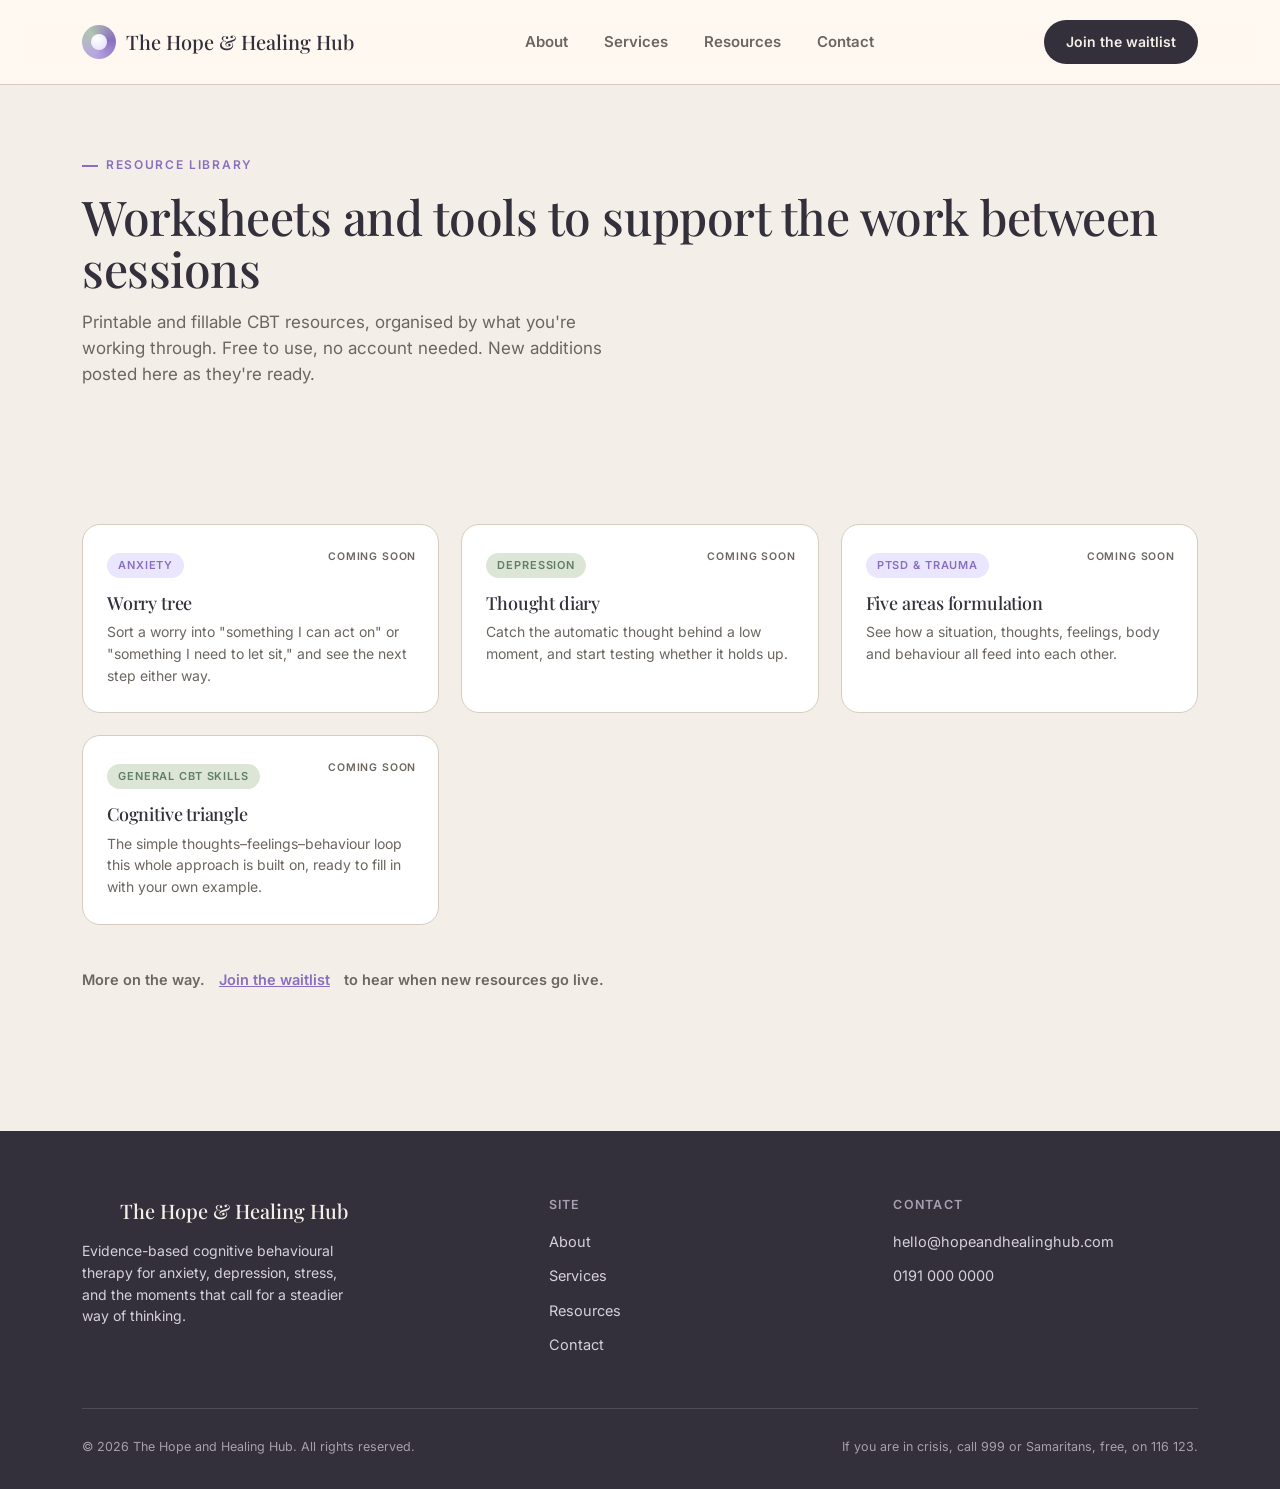
==== resources/index.html @ ad0cd7b6 "Add dedicated Contact page with interactive steps and FAQ; update nav site-wide; remove all em-dashe" ====
<!DOCTYPE html>
<html lang="en">
<head>
<meta charset="UTF-8">
<meta name="viewport" content="width=device-width, initial-scale=1.0">
<title>Resources: The Hope and Healing Hub</title>
<meta name="description" content="Printable and fillable CBT worksheets, formulations and psychoeducation from The Hope and Healing Hub, free to use, no account needed.">
<link rel="preconnect" href="https://fonts.googleapis.com">
<link rel="preconnect" href="https://fonts.gstatic.com" crossorigin>
<link href="https://fonts.googleapis.com/css2?family=Playfair+Display:wght@400;500;600&family=Inter:wght@300;400;500;600;700&display=swap" rel="stylesheet">
<link rel="stylesheet" href="../assets/style.css">
</head>
<body>

<header>
  <div class="nav">
    <a href="../index.html#top" class="logo"><span class="mark" aria-hidden="true"></span> The Hope &amp; Healing Hub</a>
    <nav class="links" aria-label="Primary">
      <a href="../about.html">About</a>
      <a href="../index.html#services">Services</a>
      <a href="index.html">Resources</a>
      <a href="../contact.html">Contact</a>
    </nav>
    <a href="../contact.html" class="nav-cta">Join the waitlist</a>
  </div>
</header>

<main id="top">

  <section class="page-hero">
    <div class="wrap">
      <span class="eyebrow">Resource library</span>
      <h1>Worksheets and tools to support the work between sessions</h1>
      <p class="lead">Printable and fillable CBT resources, organised by what you're working through. Free to use, no account needed. New additions posted here as they're ready.</p>
    </div>
  </section>

  <section class="services">
    <div class="wrap">
      <div class="archive-grid">

        <!-- ===== EXAMPLE ENTRY: remove "Coming soon" and link to the real post once it exists ===== -->
        <a href="template-post.html" class="resource-card" style="display:block; text-decoration:none;">
          <span class="resource-soon">Coming soon</span>
          <span class="resource-tag">Anxiety</span>
          <h3>Worry tree</h3>
          <p>Sort a worry into "something I can act on" or "something I need to let sit," and see the next step either way.</p>
        </a>

        <div class="resource-card">
          <span class="resource-soon">Coming soon</span>
          <span class="resource-tag resource-tag--sage">Depression</span>
          <h3>Thought diary</h3>
          <p>Catch the automatic thought behind a low moment, and start testing whether it holds up.</p>
        </div>

        <div class="resource-card">
          <span class="resource-soon">Coming soon</span>
          <span class="resource-tag">PTSD &amp; trauma</span>
          <h3>Five areas formulation</h3>
          <p>See how a situation, thoughts, feelings, body and behaviour all feed into each other.</p>
        </div>

        <div class="resource-card">
          <span class="resource-soon">Coming soon</span>
          <span class="resource-tag resource-tag--sage">General CBT skills</span>
          <h3>Cognitive triangle</h3>
          <p>The simple thoughts–feelings–behaviour loop this whole approach is built on, ready to fill in with your own example.</p>
        </div>

      </div>

      <p class="services-note" style="margin-top:44px;">More on the way. <a href="../contact.html">Join the waitlist</a> to hear when new resources go live.</p>
    </div>
  </section>

</main>

<footer>
  <div class="wrap">
    <div class="footer-grid">
      <div>
        <div class="footer-logo"><span class="mark" aria-hidden="true" style="width:28px;height:28px;"></span> The Hope &amp; Healing Hub</div>
        <p>Evidence-based cognitive behavioural therapy for anxiety, depression, stress, and the moments that call for a steadier way of thinking.</p>
      </div>
      <div class="footer-col">
        <h4>Site</h4>
        <a href="../about.html">About</a>
        <a href="../index.html#services">Services</a>
        <a href="index.html">Resources</a>
        <a href="../contact.html">Contact</a>
      </div>
      <div class="footer-col">
        <h4>Contact</h4>
        <a href="mailto:hello@hopeandhealinghub.com">hello@hopeandhealinghub.com</a>
        <a href="tel:+441910000000">0191 000 0000</a>
      </div>
    </div>
    <div class="footer-bottom">
      <span>© 2026 The Hope and Healing Hub. All rights reserved.</span>
      <span>If you are in crisis, call 999 or Samaritans, free, on 116 123.</span>
    </div>
  </div>
</footer>

</body>
</html>
---- assets/style.css ----
:root{
    --gold:#B9A7E1;       /* Hope Lavender — primary accent */
    --gold-deep:#8A6FC0;  /* deeper lavender — buttons, hover states */
    --teal:#AFC5B2;       /* Hub Sage — supporting accent */
    --teal-deep:#332F3B;  /* charcoal-violet — dark sections */
    --coral:#8A6FC0;      /* unified with lavender-deep for one consistent accent */
    --cream:#F3EFE8;      /* Warm Cream */
    --sand:#EAE6FD;       /* Soft Lilac */
    --ink:#333333;        /* Charcoal — body text */
    --ink-soft:#6B6660;   /* muted charcoal for secondary text */
    --line:#D6CCC0;       /* Warm Taupe — rules, borders */
    --radius-lg: 28px;
    --radius-md: 18px;
    --radius-sm: 10px;
    --max: 1180px;
  }

  *{box-sizing:border-box; margin:0; padding:0;}

  html{scroll-behavior:smooth;}

  @media (prefers-reduced-motion: reduce){
    html{scroll-behavior:auto;}
    *{animation-duration:0.001ms !important; animation-iteration-count:1 !important; transition-duration:0.001ms !important;}
  }

  body{
    font-family:'Inter', sans-serif;
    background:var(--cream);
    color:var(--ink);
    line-height:1.55;
    -webkit-font-smoothing:antialiased;
    overflow-x:hidden;
  }

  img, svg{display:block; max-width:100%;}

  h1,h2,h3{
    font-family:'Playfair Display', serif;
    font-weight:500;
    line-height:1.08;
    letter-spacing:-0.01em;
    color:var(--teal-deep);
  }

  a{color:inherit; text-decoration:none;}

  .wrap{max-width:var(--max); margin:0 auto; padding:0 32px;}

  .eyebrow{
    font-family:'Inter', sans-serif;
    text-transform:uppercase;
    font-size:12px;
    letter-spacing:0.14em;
    font-weight:600;
    color:var(--coral);
    display:inline-flex;
    align-items:center;
  }
  .eyebrow::before{
    content:"";
    width:16px; height:2px;
    margin-right:8px;
    background:var(--coral);
    display:inline-block;
  }

  :focus-visible{
    outline:3px solid var(--gold-deep);
    outline-offset:3px;
    border-radius:4px;
  }

  /* ---------- NAV ---------- */
  header{
    position:sticky; top:0; z-index:50;
    background:rgba(255,250,242,0.88);
    backdrop-filter:blur(10px);
    border-bottom:1px solid var(--line);
  }
  .nav{
    display:flex; align-items:center; justify-content:space-between;
    padding:20px 32px;
    max-width:var(--max); margin:0 auto;
  }
  .logo{
    font-family:'Playfair Display', serif;
    font-weight:500;
    font-size:20px;
    color:var(--teal-deep);
    display:flex; align-items:center; gap:10px;
  }
  .logo .mark{
    width:34px; height:34px; border-radius:50%;
    background:conic-gradient(from 200deg, var(--gold), var(--teal), var(--gold-deep), var(--gold));
    position:relative;
    flex-shrink:0;
  }
  .logo .mark::after{
    content:"";
    position:absolute; inset:9px;
    background:radial-gradient(circle at 35% 30%, #fff, var(--sand) 70%);
    border-radius:50%;
  }
  nav.links{
    display:flex; gap:36px;
    font-weight:600;
    font-size:15px;
  }
  nav.links a{
    color:var(--ink-soft);
    position:relative;
    padding:4px 0;
    transition:color .2s ease;
  }
  nav.links a:hover{color:var(--teal-deep);}
  nav.links a::after{
    content:"";
    position:absolute; left:0; bottom:-2px;
    width:0; height:2px;
    background:var(--coral);
    transition:width .25s ease;
  }
  nav.links a:hover::after{width:100%;}

  .nav-cta{
    display:inline-flex; align-items:center;
    background:var(--teal-deep);
    color:var(--cream) !important;
    padding:11px 22px;
    border-radius:100px;
    font-weight:600;
    font-size:14px;
    transition:transform .2s ease, background .2s ease;
  }
  .nav-cta:hover{background:var(--coral); transform:translateY(-2px);}

  .nav-toggle{display:none;}

  /* ---------- HERO ---------- */
  .hero{
    position:relative;
    padding:88px 0 120px;
    overflow:hidden;
  }
  .hero::before{
    content:"";
    position:absolute;
    top:-160px; right:-160px;
    width:520px; height:520px;
    background:radial-gradient(circle, rgba(185,167,225,0.35), transparent 70%);
    border-radius:50%;
    z-index:0;
  }
  .hero-grid{
    position:relative; z-index:1;
    display:grid;
    grid-template-columns:1.05fr 0.95fr;
    gap:56px;
    align-items:center;
  }
  .hero h1{
    font-size:clamp(38px, 5vw, 62px);
    margin:18px 0 22px;
  }
  .hero h1 em{
    font-style:normal;
    color:var(--coral);
    position:relative;
  }
  .hero p.lead{
    font-size:18px;
    color:var(--ink-soft);
    max-width:480px;
    margin-bottom:34px;
  }
  .hero-ctas{
    display:flex; gap:16px; flex-wrap:wrap;
    margin-bottom:40px;
  }
  .btn-primary{
    background:var(--coral);
    color:#fff;
    padding:16px 30px;
    border-radius:100px;
    font-weight:600;
    font-size:15px;
    display:inline-flex; align-items:center; gap:8px;
    box-shadow:0 10px 24px -8px rgba(138,111,192,0.55);
    transition:transform .2s ease, box-shadow .2s ease;
    border:none; cursor:pointer;
    font-family:inherit;
  }
  .btn-primary:hover{transform:translateY(-3px); box-shadow:0 14px 28px -8px rgba(138,111,192,0.65);}

  .btn-ghost{
    background:transparent;
    color:var(--teal-deep);
    padding:16px 26px;
    border-radius:100px;
    font-weight:600;
    font-size:15px;
    border:2px solid var(--teal-deep);
    display:inline-flex; align-items:center; gap:8px;
    transition:background .2s ease, color .2s ease;
    cursor:pointer;
    font-family:inherit;
  }
  .btn-ghost:hover{background:var(--teal-deep); color:var(--cream);}

  .hero-trust{
    display:flex; gap:28px; flex-wrap:wrap;
    font-size:13px; color:var(--ink-soft); font-weight:600;
  }
  .hero-trust span{display:flex; align-items:center; gap:8px;}
  .dot{width:6px; height:6px; border-radius:50%; background:var(--gold-deep); display:inline-block;}

  /* ---- Reframe card: signature interactive element ---- */
  .reframe-wrap{
    position:relative;
    display:flex; flex-direction:column; align-items:center;
    gap:14px;
  }
  .reframe-card{
    width:100%;
    max-width:400px;
    aspect-ratio:4/3.1;
    perspective:1400px;
    cursor:pointer;
  }
  .reframe-inner{
    position:relative;
    width:100%; height:100%;
    transition:transform .7s cubic-bezier(.34,1.56,.64,1);
    transform-style:preserve-3d;
  }
  .reframe-card.flipped .reframe-inner{transform:rotateY(180deg);}
  .reframe-face{
    position:absolute; inset:0;
    backface-visibility:hidden;
    border-radius:var(--radius-lg);
    padding:34px;
    display:flex; flex-direction:column; justify-content:space-between;
    box-shadow:0 24px 48px -20px rgba(51,47,59,0.35);
  }
  .reframe-front{
    background:#fff;
    border:1.5px dashed #D6CCC0;
  }
  .reframe-back{
    background:var(--teal-deep);
    color:var(--cream);
    transform:rotateY(180deg);
  }
  .reframe-tag{
    font-family:'Inter', sans-serif;
    font-size:11px;
    text-transform:uppercase;
    letter-spacing:0.12em;
    font-weight:600;
    width:fit-content;
    padding:6px 12px;
    border-radius:100px;
  }
  .reframe-front .reframe-tag{background:#EDDDF4; color:#8C5C93;} /* the brand's one deliberate pink moment */
  .reframe-back .reframe-tag{background:rgba(185,167,225,0.22); color:var(--gold);}
  .reframe-thought{
    font-family:'Playfair Display', serif;
    font-size:22px;
    font-weight:500;
    line-height:1.3;
  }
  .reframe-hint{
    font-size:12.5px;
    color:var(--ink-soft);
    font-weight:600;
  }
  .reframe-back .reframe-hint{color:#D6D0DE;}
  .reframe-caption{
    font-size:13px;
    color:var(--ink-soft);
    font-weight:600;
  }
  .reframe-caption button{
    background:none; border:none; color:var(--teal-deep);
    font-weight:600; text-decoration:underline;
    cursor:pointer; font-family:inherit; font-size:13px;
    padding:0;
  }

  /* ---------- SECTION SHELL ---------- */
  section{padding:100px 0;}
  .section-head{
    max-width:640px;
    margin-bottom:56px;
  }
  .section-head h2{
    font-size:clamp(30px, 3.6vw, 44px);
    margin-top:16px;
  }
  .section-head p{
    color:var(--ink-soft);
    font-size:16.5px;
    margin-top:14px;
  }

  /* ---------- ABOUT ---------- */
  .about{
    background:var(--teal-deep);
    color:var(--cream);
    border-radius:48px;
    margin:0 24px;
    position:relative;
    overflow:hidden;
  }
  .about .wrap{max-width:var(--max);}
  .about .eyebrow{color:var(--gold);}
  .about .eyebrow::before{background:var(--gold);}
  .about .section-head h2{color:var(--cream);}
  .about .section-head p{color:#D6D0DE;}

  .about-grid{
    display:grid;
    grid-template-columns:0.85fr 1.15fr;
    gap:64px;
    align-items:center;
  }

  .cycle{
    position:relative;
    width:100%;
    max-width:380px;
  }

  .about-copy p{
    color:#D6D0DE;
    font-size:16px;
    margin-bottom:18px;
    max-width:520px;
  }
  .about-copy p strong{color:#fff;}

  .about-stats{
    display:flex; gap:40px;
    margin-top:36px;
    flex-wrap:wrap;
  }
  .about-stats div{border-left:2px solid rgba(255,255,255,0.25); padding-left:16px;}
  .about-stats .num{
    font-family:'Playfair Display', serif;
    font-size:32px;
    color:var(--sand);
    font-weight:500;
  }
  .about-stats .label{font-size:12.5px; color:#D6D0DE; font-weight:600;}

  /* ---------- SERVICES ---------- */
  .service-grid{
    display:grid;
    grid-template-columns:repeat(3, 1fr);
    gap:22px;
  }
  .service-card{
    background:#fff;
    border:1.5px solid var(--line);
    border-radius:var(--radius-md);
    padding:32px 28px;
    transition:transform .25s ease, box-shadow .25s ease, border-color .25s ease;
    position:relative;
  }
  .service-card:hover{
    transform:translateY(-6px);
    box-shadow:0 20px 36px -18px rgba(51,47,59,0.25);
    border-color:transparent;
  }
  .service-icon{
    width:48px; height:48px;
    border-radius:14px;
    display:flex; align-items:center; justify-content:center;
    margin-bottom:20px;
  }
  .service-icon svg{width:24px; height:24px;}
  .service-card h3{
    font-size:20px;
    margin-bottom:10px;
    color:var(--teal-deep);
  }
  .service-card p{
    font-size:14.5px;
    color:var(--ink-soft);
  }
  .service-card:nth-child(6n+1) .service-icon{background:var(--sand); color:var(--gold-deep);}
  .service-card:nth-child(6n+2) .service-icon{background:#DDE5D7; color:var(--coral);}
  .service-card:nth-child(6n+3) .service-icon{background:#EAE6FD; color:var(--teal);}
  .service-card:nth-child(6n+4) .service-icon{background:var(--sand); color:var(--gold-deep);}
  .service-card:nth-child(6n+5) .service-icon{background:#DDE5D7; color:var(--coral);}
  .service-card:nth-child(6n+6) .service-icon{background:#EAE6FD; color:var(--teal);}

  .services-note{
    margin-top:36px;
    display:flex; align-items:center; gap:14px;
    font-size:14.5px; color:var(--ink-soft); font-weight:600;
  }
  .services-note a{color:var(--coral); text-decoration:underline; font-weight:600;}

  /* ---------- RESOURCES ---------- */
  .services{background:var(--cream);}
  .resources{background:var(--cream);}
  .resource-grid{
    display:grid;
    grid-template-columns:repeat(4, 1fr);
    gap:20px;
  }
  .resource-card{
    background:#fff;
    border:1.5px solid var(--line);
    border-radius:var(--radius-md);
    padding:26px 24px;
    position:relative;
  }
  .resource-soon{
    position:absolute; top:24px; right:22px;
    font-size:10.5px; font-weight:600; color:var(--ink-soft);
    text-transform:uppercase; letter-spacing:0.08em;
  }
  .resource-tag{
    display:inline-block;
    font-size:11px;
    font-weight:600;
    text-transform:uppercase;
    letter-spacing:0.08em;
    padding:4px 11px;
    border-radius:100px;
    margin-bottom:16px;
    background:var(--sand);
    color:var(--gold-deep);
  }
  .resource-tag--sage{background:#DDE5D7; color:#5F7F66;}
  .resource-card h3{
    font-size:18px;
    margin-bottom:8px;
    color:var(--teal-deep);
  }
  .resource-card p{
    font-size:14px;
    color:var(--ink-soft);
  }

  /* ---------- CONTACT ---------- */
  .contact{
    background:linear-gradient(180deg, var(--cream), var(--sand) 140%);
  }
  .contact-grid{
    display:grid;
    grid-template-columns:0.95fr 1.15fr;
    gap:60px;
  }
  .contact-info h2{font-size:clamp(28px,3.4vw,38px); margin-top:16px;}
  .contact-info p{color:var(--ink-soft); margin-top:14px; font-size:16px; max-width:420px;}
  .info-list{margin-top:32px; display:flex; flex-direction:column; gap:20px;}
  .info-item{display:flex; gap:14px; align-items:flex-start;}
  .info-item .ic{
    width:38px; height:38px; border-radius:10px;
    background:#fff; border:1.5px solid var(--line);
    display:flex; align-items:center; justify-content:center;
    flex-shrink:0;
  }
  .info-item .ic svg{width:18px; height:18px; color:var(--teal-deep);}
  .info-item .t{font-weight:600; font-size:14.5px; color:var(--teal-deep);}
  .info-item .d{font-size:14px; color:var(--ink-soft);}

  .form-card{
    background:#fff;
    border-radius:var(--radius-lg);
    padding:40px;
    box-shadow:0 30px 60px -30px rgba(51,47,59,0.3);
    border:1.5px solid var(--line);
  }
  .form-row{display:grid; grid-template-columns:1fr 1fr; gap:18px;}
  .field{margin-bottom:20px;}
  .field label{
    display:block;
    font-size:13px; font-weight:600;
    color:var(--teal-deep);
    margin-bottom:8px;
  }
  .field input, .field select, .field textarea{
    width:100%;
    padding:13px 16px;
    border-radius:var(--radius-sm);
    border:1.5px solid var(--line);
    background:#FFFCF7;
    font-family:inherit;
    font-size:14.5px;
    color:var(--ink);
    transition:border-color .2s ease, background .2s ease;
  }
  .field input:focus, .field select:focus, .field textarea:focus{
    outline:none;
    border-color:var(--coral);
    background:#fff;
  }
  .field textarea{resize:vertical; min-height:110px;}
  .form-card .btn-primary{width:100%; justify-content:center; margin-top:6px;}
  .form-note{
    font-size:12.5px; color:var(--ink-soft); margin-top:14px; text-align:center;
  }
  #formConfirm{
    display:none;
    background:var(--teal-deep); color:#fff;
    padding:26px; border-radius:var(--radius-md);
    text-align:center;
  }
  #formConfirm h3{color:var(--gold); font-size:20px; margin-bottom:8px;}
  #formConfirm p{color:#D6D0DE; font-size:14px;}

  /* ---------- FOOTER ---------- */
  footer{
    background:var(--teal-deep);
    color:#D6D0DE;
    padding:64px 0 32px;
    margin-top:40px;
  }
  .footer-grid{
    display:grid;
    grid-template-columns:1.4fr 1fr 1fr;
    gap:40px;
    padding-bottom:40px;
    border-bottom:1px solid rgba(255,255,255,0.14);
  }
  .footer-logo{
    font-family:'Playfair Display', serif;
    color:var(--cream); font-size:20px; font-weight:500;
    display:flex; align-items:center; gap:10px; margin-bottom:14px;
  }
  .footer-grid p{font-size:14px; max-width:280px;}
  .footer-col h4{
    font-size:12.5px; text-transform:uppercase; letter-spacing:0.1em;
    color:#A79FB0; margin-bottom:16px; font-weight:600;
  }
  .footer-col a{
    display:block; font-size:14.5px; color:#D6D0DE; margin-bottom:12px;
    transition:color .2s ease;
  }
  .footer-col a:hover{color:var(--gold);}
  .footer-bottom{
    display:flex; justify-content:space-between; align-items:center;
    padding-top:28px; font-size:12.5px; color:#A79FB0;
    flex-wrap:wrap; gap:12px;
  }

  /* ---------- RESPONSIVE ---------- */
  @media (max-width:960px){
    .hero-grid{grid-template-columns:1fr; gap:64px;}
    .hero{padding:64px 0 80px; text-align:left;}
    .about-grid{grid-template-columns:1fr;}
    .about{border-radius:32px; margin:0 16px;}
    .cycle{max-width:320px; margin:0 auto;}
    .service-grid{grid-template-columns:repeat(2,1fr);}
    .resource-grid{grid-template-columns:repeat(2,1fr);}
    .contact-grid{grid-template-columns:1fr;}
    .form-row{grid-template-columns:1fr;}
    .footer-grid{grid-template-columns:1fr; gap:32px;}
  }

  @media (max-width:720px){
    .nav .links, .nav-cta{display:none;}
    .nav{padding:16px 20px;}
    .wrap{padding:0 20px;}
    section{padding:72px 0;}
    .service-grid{grid-template-columns:1fr;}
    .resource-grid{grid-template-columns:1fr;}
    .hero-trust{gap:16px;}
  }

  /* ---------- SUBPAGE HERO (resources index / post pages) ---------- */
  .page-hero{padding:64px 0 24px;}
  .page-hero h1{font-size:clamp(32px, 4.4vw, 48px); margin:16px 0 14px;}
  .page-hero p.lead{font-size:17px; color:var(--ink-soft); max-width:560px;}
  .breadcrumb{
    font-size:13.5px; color:var(--ink-soft); font-weight:500;
    display:flex; align-items:center; gap:8px; margin-bottom:6px;
  }
  .breadcrumb a{color:var(--gold-deep); font-weight:600;}

  /* ---------- RESOURCE POST ---------- */
  .post{padding:48px 0 100px;}
  .post-header{max-width:720px; margin-bottom:40px;}
  .post-meta{
    display:flex; align-items:center; gap:14px; flex-wrap:wrap;
    margin-bottom:18px; font-size:13px; color:var(--ink-soft); font-weight:600;
  }
  .post-header h1{font-size:clamp(30px, 4vw, 42px); margin-bottom:16px;}
  .post-header p.lead{font-size:17px; color:var(--ink-soft);}
  .post-body{max-width:720px;}
  .post-body p{font-size:16px; color:var(--ink); margin-bottom:18px; max-width:640px;}
  .post-body h2{font-size:24px; margin:36px 0 14px;}
  .post-body ul, .post-body ol{margin:0 0 18px 22px; color:var(--ink);}
  .post-body li{margin-bottom:8px; font-size:16px;}
  .post-cta{
    background:#fff; border:1.5px solid var(--line); border-radius:var(--radius-md);
    padding:28px; margin:36px 0; max-width:640px;
    display:flex; align-items:center; justify-content:space-between; gap:20px; flex-wrap:wrap;
  }
  .post-cta .t{font-weight:600; font-size:15px; color:var(--teal-deep); margin-bottom:4px;}
  .post-cta .d{font-size:14px; color:var(--ink-soft);}
  .post-placeholder{
    background:var(--sand); border:1.5px dashed var(--gold-deep); border-radius:var(--radius-md);
    padding:20px 24px; margin-bottom:32px; max-width:640px;
    font-size:14px; color:var(--teal-deep);
  }
  .post-placeholder strong{color:var(--gold-deep);}
  .back-link{
    display:inline-flex; align-items:center; gap:8px; font-size:14px; font-weight:600;
    color:var(--teal-deep); margin-top:8px;
  }

  /* ---------- ARCHIVE GRID (resources index page) ---------- */
  .archive-grid{
    display:grid; grid-template-columns:repeat(3, 1fr); gap:22px; margin-top:12px;
  }
  @media (max-width:960px){ .archive-grid{grid-template-columns:repeat(2,1fr);} }
  @media (max-width:720px){ .archive-grid{grid-template-columns:1fr;} }

  /* ---------- ABOUT PAGE ---------- */
  .about-hero-cred{
    font-size:14px; font-weight:600; color:var(--gold-deep);
    letter-spacing:0.02em; margin-bottom:8px;
  }

  .pillar-grid{
    display:grid; grid-template-columns:repeat(3, 1fr); gap:20px;
    margin:32px 0 12px;
  }
  .pillar-card{
    background:#fff; border:1.5px solid var(--line); border-radius:var(--radius-md);
    padding:26px 24px;
  }
  .pillar-card .pillar-word{
    font-family:'Playfair Display', serif; font-weight:500; font-size:20px;
    margin-bottom:10px;
  }
  .pillar-card p{font-size:14.5px; color:var(--ink-soft); margin:0;}
  .pillar-card--hope{border-top:4px solid var(--gold);}
  .pillar-card--hope .pillar-word{color:var(--gold-deep);}
  .pillar-card--healing{border-top:4px solid var(--teal);}
  .pillar-card--healing .pillar-word{color:#5F7F66;}
  .pillar-card--hub{border-top:4px solid #C9B8E8;}
  .pillar-card--hub .pillar-word{color:var(--gold-deep);}

  .pullquote{
    max-width:600px;
    border-left:3px solid var(--gold);
    padding:6px 0 6px 24px;
    margin:32px 0;
  }
  .pullquote p{
    font-family:'Playfair Display', serif;
    font-style:italic;
    font-weight:500;
    font-size:22px;
    color:var(--teal-deep);
    line-height:1.4;
    margin:0;
  }

  .tag-cloud{display:flex; flex-wrap:wrap; gap:10px; margin:20px 0 8px;}
  .tag-cloud span{
    font-size:13.5px; font-weight:600; padding:8px 16px; border-radius:100px;
    background:var(--sand); color:var(--gold-deep);
  }
  .tag-cloud span:nth-child(3n+2){background:#DDE5D7; color:#5F7F66;}
  .tag-cloud span:nth-child(3n+3){background:#EAE6FD; color:var(--gold-deep);}

  .quals-grid{
    display:grid; grid-template-columns:1fr 1fr; gap:36px; margin-top:12px;
  }
  .quals-grid h3{font-size:16px; color:var(--teal-deep); margin-bottom:14px;}
  .quals-grid ul{list-style:none; margin:0; padding:0;}
  .quals-grid li{
    font-size:14.5px; color:var(--ink); padding:10px 0;
    border-bottom:1px solid var(--line);
  }
  .quals-note{font-size:13px; color:var(--ink-soft); margin-top:14px; font-style:italic;}

  .about-cta{
    background:var(--teal-deep); color:var(--cream); border-radius:32px;
    margin:56px 16px 0; padding:56px 40px; text-align:center;
  }
  .about-cta h2{color:var(--cream); margin-bottom:14px;}
  .about-cta p{color:#D6D0DE; font-size:16px; max-width:480px; margin:0 auto 28px;}
  .about-cta .cta-row{display:flex; gap:14px; justify-content:center; flex-wrap:wrap;}
  .about-cta .btn-ghost{border-color:rgba(255,255,255,0.4); color:var(--cream);}
  .about-cta .btn-ghost:hover{background:rgba(255,255,255,0.12); color:var(--cream);}

  @media (max-width:720px){
    .pillar-grid{grid-template-columns:1fr;}
    .quals-grid{grid-template-columns:1fr;}
  }

  /* ---- Meet Hope preview (homepage) ---- */
  .meet-preview {
    background: linear-gradient(180deg,
      var(--cream) 0%,
      #E4EDE5 12%,
      var(--teal) 50%,
      #E4EDE5 88%,
      var(--cream) 100%
    );
  }
  .meet-preview .wrap {
    max-width: 1080px; margin: 0 auto; padding: 0 32px;
    display: grid; grid-template-columns: 260px 1fr; gap: 56px; align-items: center;
  }
  .meet-preview .photo-frame { position: relative; }
  .meet-preview .photo-frame::before {
    content: ""; position: absolute; top: -18px; left: -18px;
    width: 100%; height: 100%; background: var(--gold); border-radius: 20px; z-index: 0;
  }
  .meet-preview img {
    position: relative; z-index: 1;
    width: 100%; aspect-ratio: 4/5; object-fit: cover; border-radius: 20px; display: block;
  }
  .meet-preview .eyebrow { color: #5A487D; }
  .meet-preview .eyebrow::before {
    display: none;
  }
  .meet-preview h2 { margin: 16px 0 6px; color: var(--ink); }
  .meet-preview .subline {
    font-family: 'Playfair Display', serif;
    font-style: italic;
    font-weight: 500;
    font-size: 20px;
    color: var(--ink);
    margin: 0 0 20px;
  }
  .meet-preview p.lead-small {
    font-family:'Inter',sans-serif; font-size:17px; line-height:1.65;
    color: #4A5750; max-width: 520px; margin: 0 0 26px;
  }
  .meet-preview .btn-block {
    display:inline-block; background: var(--gold-deep); color: #fff;
    padding: 14px 26px; border-radius: 6px; font-weight: 600; font-size: 15px;
    text-decoration: none;
  }

  @media (max-width: 640px) {
    .meet-preview .wrap { grid-template-columns: 1fr; text-align:center; }
    .meet-preview .photo-frame { max-width: 220px; margin: 0 auto; }
  }

  /* ---- What we treat cards: italic hook line above the description ---- */
  .card-hook {
    font-family: 'Playfair Display', serif;
    font-style: italic;
    font-weight: 500;
    font-size: 17px;
    color: var(--ink);
    margin: 4px 0 8px;
  }
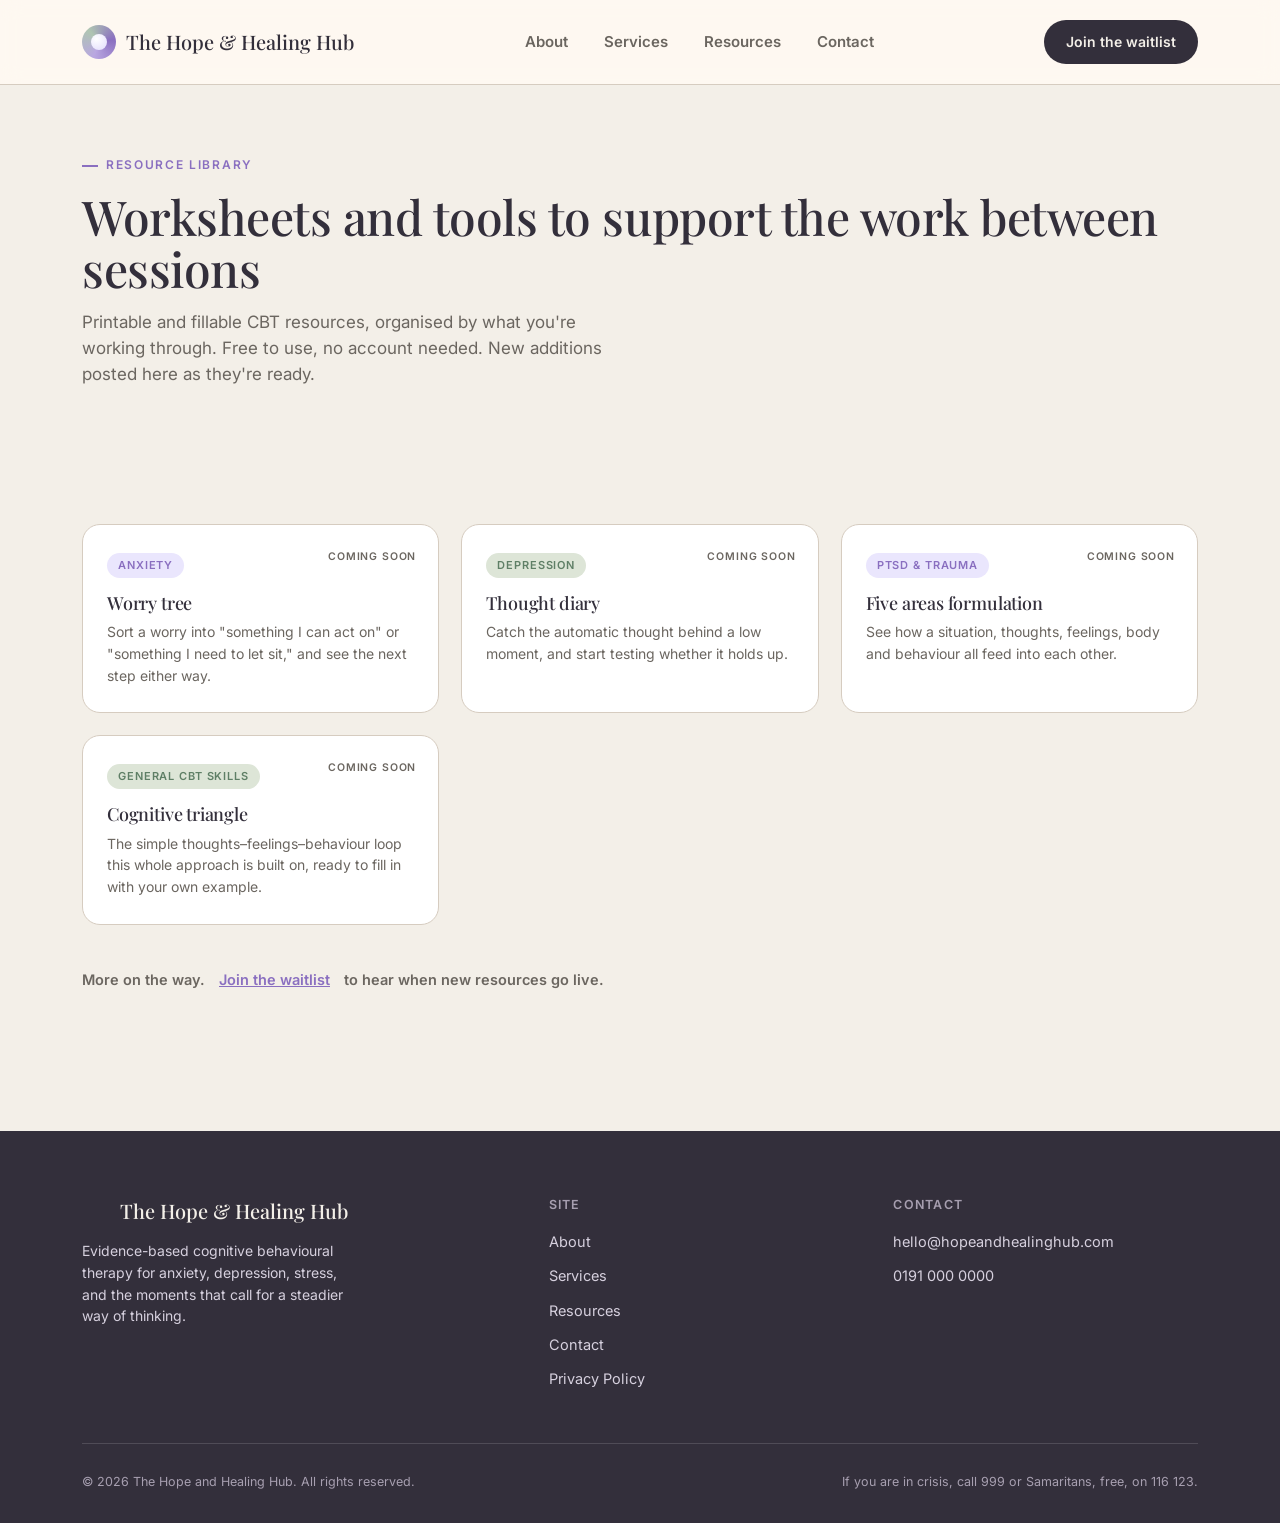
==== commit 0f59e5ec: "Push pending Contact/Privacy refinements, footer Privacy Policy links, and emblem asset" ====
--- a/resources/index.html
+++ b/resources/index.html
@@ -89,6 +89,7 @@
         <a href="../index.html#services">Services</a>
         <a href="index.html">Resources</a>
         <a href="../contact.html">Contact</a>
+        <a href="../privacy.html">Privacy Policy</a>
       </div>
       <div class="footer-col">
         <h4>Contact</h4>
--- a/assets/style.css
+++ b/assets/style.css
@@ -1,14 +1,14 @@
   :root{
-    --gold:#B9A7E1;       /* Hope Lavender — primary accent */
-    --gold-deep:#8A6FC0;  /* deeper lavender — buttons, hover states */
-    --teal:#AFC5B2;       /* Hub Sage — supporting accent */
-    --teal-deep:#332F3B;  /* charcoal-violet — dark sections */
+    --gold:#B9A7E1;       /* Hope Lavender: primary accent */
+    --gold-deep:#8A6FC0;  /* deeper lavender: buttons, hover states */
+    --teal:#AFC5B2;       /* Hub Sage: supporting accent */
+    --teal-deep:#332F3B;  /* charcoal-violet: dark sections */
     --coral:#8A6FC0;      /* unified with lavender-deep for one consistent accent */
     --cream:#F3EFE8;      /* Warm Cream */
     --sand:#EAE6FD;       /* Soft Lilac */
-    --ink:#333333;        /* Charcoal — body text */
+    --ink:#333333;        /* Charcoal: body text */
     --ink-soft:#6B6660;   /* muted charcoal for secondary text */
-    --line:#D6CCC0;       /* Warm Taupe — rules, borders */
+    --line:#D6CCC0;       /* Warm Taupe: rules, borders */
     --radius-lg: 28px;
     --radius-md: 18px;
     --radius-sm: 10px;
@@ -758,3 +758,36 @@
     color: var(--ink);
     margin: 4px 0 8px;
   }
+
+  /* ---- Contact page: crisis callout (this page's one deliberate pink moment) ---- */
+  .crisis-callout {
+    background: #FBF0F5;
+    border: 1.5px solid #E3B8CE;
+    border-radius: var(--radius-md);
+    padding: 32px 36px;
+  }
+  .crisis-callout h3 {
+    font-family: 'Playfair Display', serif;
+    font-weight: 500;
+    font-size: 20px;
+    color: #8C5C93;
+    margin: 0 0 10px;
+  }
+  .crisis-callout p {
+    font-size: 15px;
+    color: var(--ink-soft);
+    margin: 0 0 18px;
+    max-width: 640px;
+  }
+  .crisis-list {
+    display: flex;
+    flex-direction: column;
+    gap: 10px;
+  }
+  .crisis-list a {
+    font-size: 15px;
+    color: var(--ink);
+    text-decoration: none;
+  }
+  .crisis-list a:hover { text-decoration: underline; }
+  .crisis-list a strong { color: #8C5C93; }
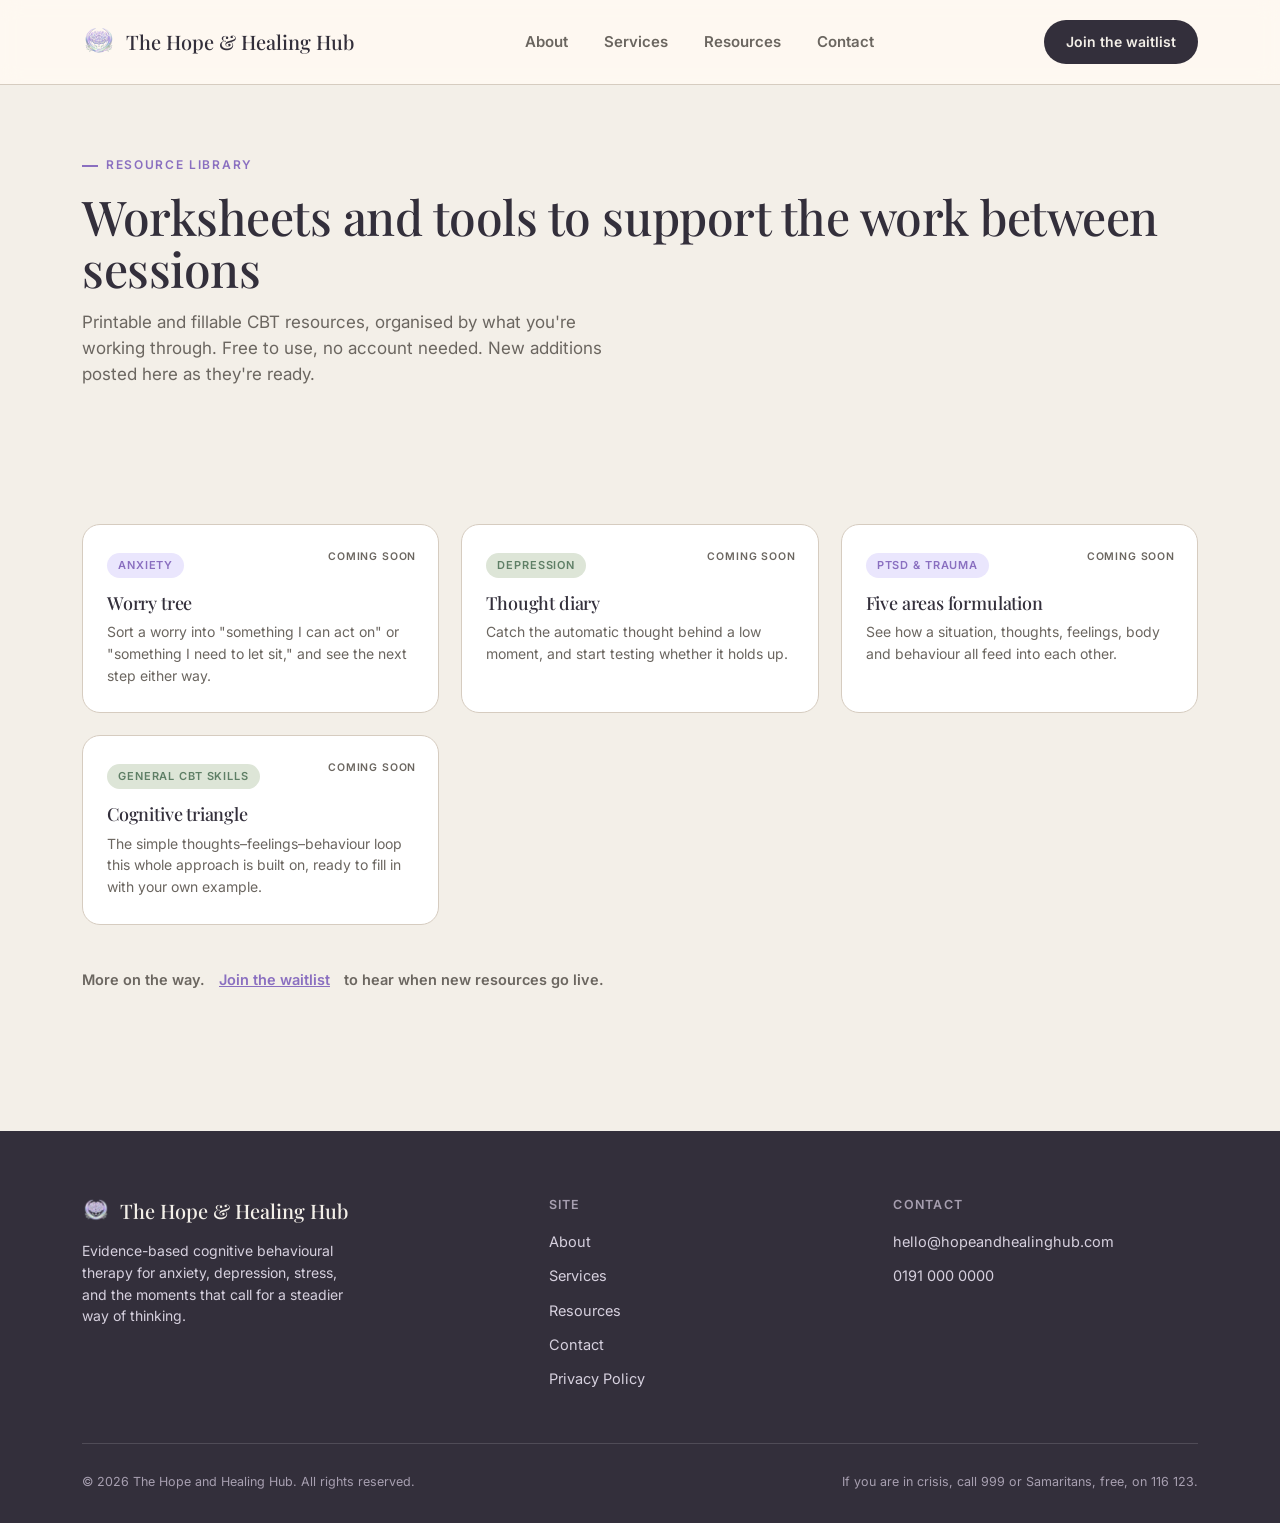
==== commit 9e7afb35: "Use real HHH emblem in header and footer logo, site-wide" ====
--- a/resources/index.html
+++ b/resources/index.html
@@ -14,10 +14,10 @@
 
 <header>
   <div class="nav">
-    <a href="../index.html#top" class="logo"><span class="mark" aria-hidden="true"></span> The Hope &amp; Healing Hub</a>
+    <a href="../index.html#top" class="logo"><img src="../assets/emblem.png" alt="" class="mark" aria-hidden="true"> The Hope &amp; Healing Hub</a>
     <nav class="links" aria-label="Primary">
       <a href="../about.html">About</a>
-      <a href="../index.html#services">Services</a>
+      <a href="../services.html">Services</a>
       <a href="index.html">Resources</a>
       <a href="../contact.html">Contact</a>
     </nav>
@@ -80,13 +80,13 @@
   <div class="wrap">
     <div class="footer-grid">
       <div>
-        <div class="footer-logo"><span class="mark" aria-hidden="true" style="width:28px;height:28px;"></span> The Hope &amp; Healing Hub</div>
+        <div class="footer-logo"><img src="../assets/emblem.png" alt="" class="mark" aria-hidden="true" style="width:28px;height:28px;"> The Hope &amp; Healing Hub</div>
         <p>Evidence-based cognitive behavioural therapy for anxiety, depression, stress, and the moments that call for a steadier way of thinking.</p>
       </div>
       <div class="footer-col">
         <h4>Site</h4>
         <a href="../about.html">About</a>
-        <a href="../index.html#services">Services</a>
+        <a href="../services.html">Services</a>
         <a href="index.html">Resources</a>
         <a href="../contact.html">Contact</a>
         <a href="../privacy.html">Privacy Policy</a>
--- a/assets/style.css
+++ b/assets/style.css
@@ -91,16 +91,12 @@
     display:flex; align-items:center; gap:10px;
   }
   .logo .mark{
-    width:34px; height:34px; border-radius:50%;
-    background:conic-gradient(from 200deg, var(--gold), var(--teal), var(--gold-deep), var(--gold));
-    position:relative;
+    width:34px; height:34px;
+    object-fit:contain;
     flex-shrink:0;
   }
-  .logo .mark::after{
-    content:"";
-    position:absolute; inset:9px;
-    background:radial-gradient(circle at 35% 30%, #fff, var(--sand) 70%);
-    border-radius:50%;
+  .footer-logo .mark{
+    object-fit:contain;
   }
   nav.links{
     display:flex; gap:36px;
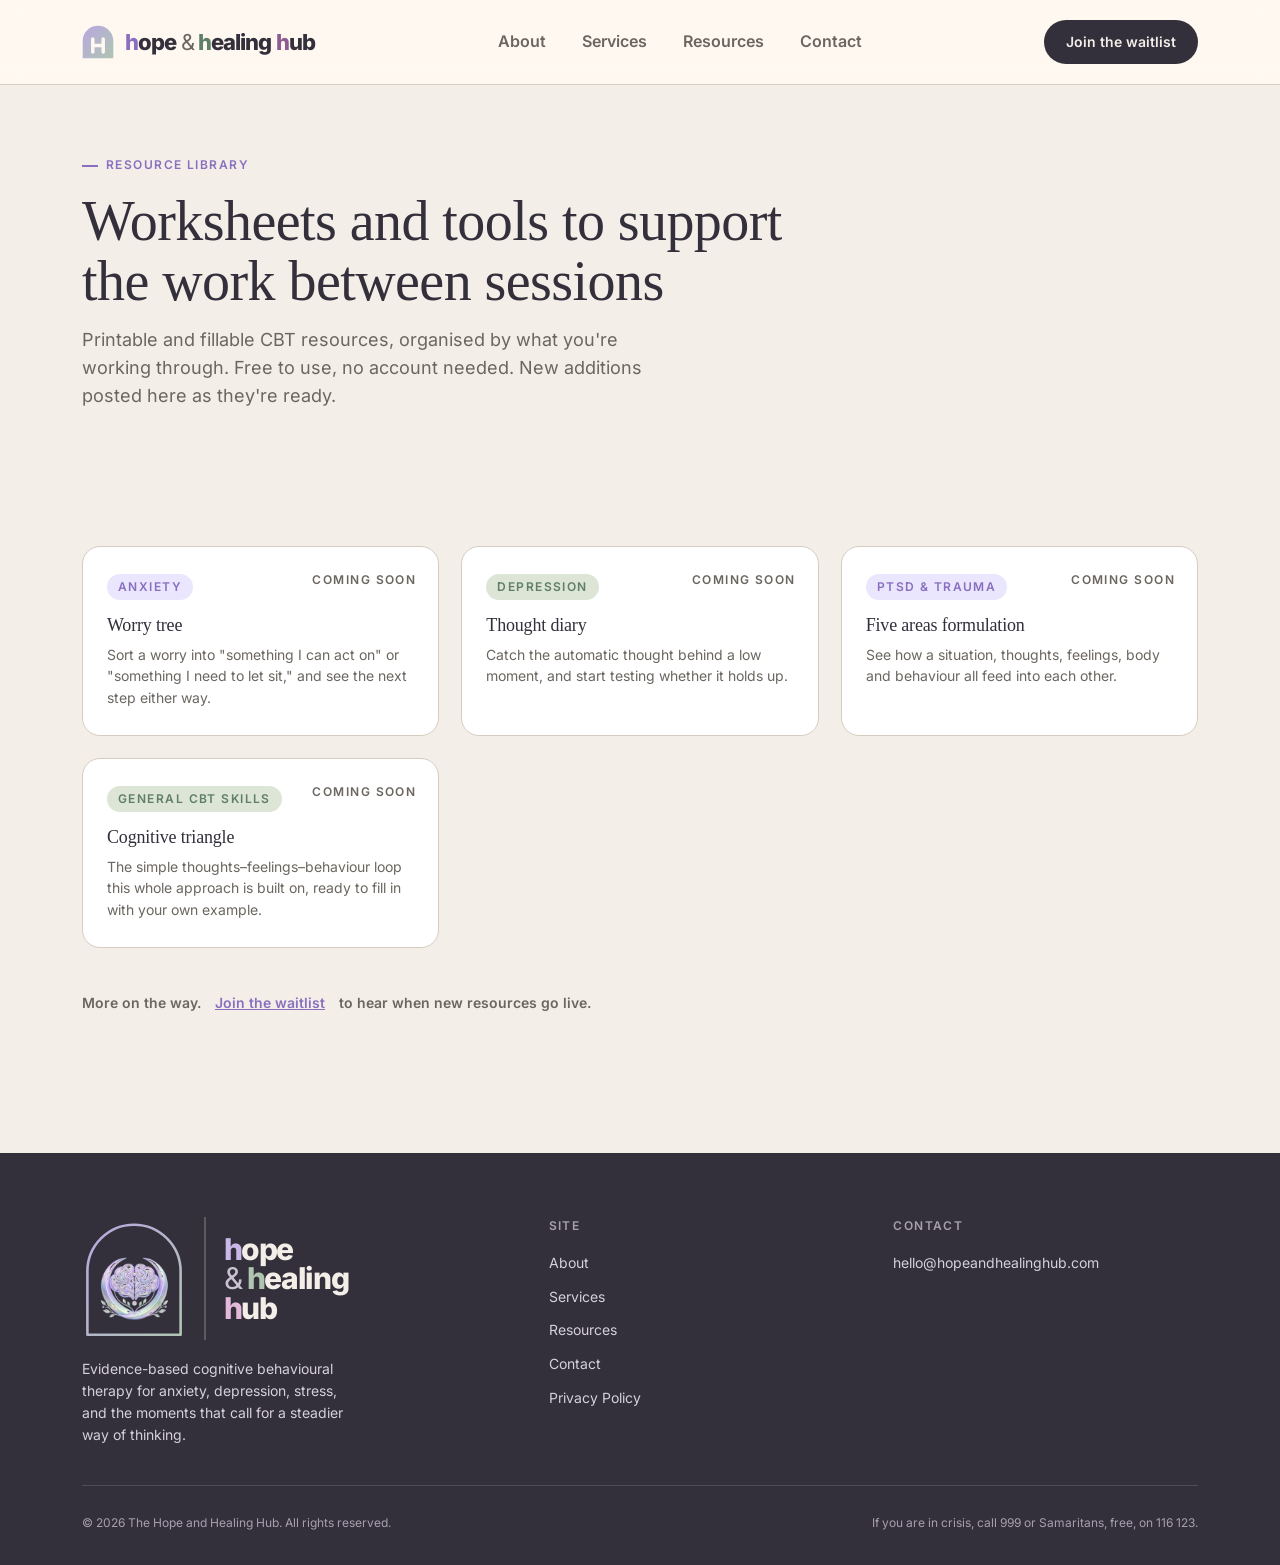
==== commit b9eef79d: "New logo system and type system across the site - Header: arch-H mark with lowercase wordmark; foote" ====
--- a/resources/index.html
+++ b/resources/index.html
@@ -3,18 +3,20 @@
 <head>
 <meta charset="UTF-8">
 <meta name="viewport" content="width=device-width, initial-scale=1.0">
+<link rel="icon" href="../assets/favicon.svg" type="image/svg+xml">
+<link rel="icon" href="../assets/favicon-32.png" sizes="32x32" type="image/png">
+<link rel="apple-touch-icon" href="../assets/apple-touch-icon.png">
 <title>Resources: The Hope and Healing Hub</title>
 <meta name="description" content="Printable and fillable CBT worksheets, formulations and psychoeducation from The Hope and Healing Hub, free to use, no account needed.">
-<link rel="preconnect" href="https://fonts.googleapis.com">
-<link rel="preconnect" href="https://fonts.gstatic.com" crossorigin>
-<link href="https://fonts.googleapis.com/css2?family=Playfair+Display:wght@400;500;600&family=Inter:wght@300;400;500;600;700&display=swap" rel="stylesheet">
+<link rel="preload" href="../assets/fonts/inter-400.woff2" as="font" type="font/woff2" crossorigin>
+<link rel="preload" href="../assets/fonts/fraunces-500.woff2" as="font" type="font/woff2" crossorigin>
 <link rel="stylesheet" href="../assets/style.css">
 </head>
 <body>
 
 <header>
   <div class="nav">
-    <a href="../index.html#top" class="logo"><img src="../assets/emblem.png" alt="" class="mark" aria-hidden="true"> The Hope &amp; Healing Hub</a>
+    <a href="../index.html#top" class="logo"><img src="../assets/mark-arch.svg" alt="" class="mark" width="32" height="34"><span class="logo-wm"><span class="a">h</span>ope <span class="amp">&amp;</span> <span class="b">h</span>ealing <span class="c">h</span>ub</span></a>
     <nav class="links" aria-label="Primary">
       <a href="../about.html">About</a>
       <a href="../services.html">Services</a>
@@ -80,7 +82,7 @@
   <div class="wrap">
     <div class="footer-grid">
       <div>
-        <div class="footer-logo"><img src="../assets/emblem.png" alt="" class="mark" aria-hidden="true" style="width:28px;height:28px;"> The Hope &amp; Healing Hub</div>
+        <div class="b2"><div class="b2-arch"><img class="b2-frame" src="../assets/b2-frame.svg" alt=""><img class="b2-emb" src="../assets/emblem.png" alt=""></div><div class="b2-rule"></div><div class="b2-text"><div><span class="a">h</span>ope</div><div><span class="amp">&amp;</span> <span class="b">h</span>ealing</div><div><span class="c">h</span>ub</div></div></div>
         <p>Evidence-based cognitive behavioural therapy for anxiety, depression, stress, and the moments that call for a steadier way of thinking.</p>
       </div>
       <div class="footer-col">
@@ -94,7 +96,6 @@
       <div class="footer-col">
         <h4>Contact</h4>
         <a href="mailto:hello@hopeandhealinghub.com">hello@hopeandhealinghub.com</a>
-        <a href="tel:+441910000000">0191 000 0000</a>
       </div>
     </div>
     <div class="footer-bottom">
--- a/assets/style.css
+++ b/assets/style.css
@@ -1,4 +1,25 @@
+  /* ---------- Fonts: self-hosted, so nothing loads from Google ---------- */
+  @font-face{font-family:'Fraunces'; font-style:normal; font-weight:500; font-display:swap; src:url('fonts/fraunces-500.woff2') format('woff2');}
+  @font-face{font-family:'Fraunces'; font-style:italic; font-weight:500; font-display:swap; src:url('fonts/fraunces-500-italic.woff2') format('woff2');}
+  @font-face{font-family:'Inter'; font-style:normal; font-weight:400; font-display:swap; src:url('fonts/inter-400.woff2') format('woff2');}
+  @font-face{font-family:'Inter'; font-style:normal; font-weight:600; font-display:swap; src:url('fonts/inter-600.woff2') format('woff2');}
+  @font-face{font-family:'Inter'; font-style:normal; font-weight:800; font-display:swap; src:url('fonts/inter-800.woff2') format('woff2');}
+
   :root{
+    /* ---- Type system: two typefaces, four voices ---- */
+    --font-head:'Fraunces', Georgia, 'Times New Roman', serif;   /* headlines and the italic accent */
+    --font-body:'Inter', system-ui, -apple-system, 'Segoe UI', Arial, sans-serif;  /* body, interface, wordmark */
+    --fs-label:12px;                      /* caps labels, tiny print */
+    --fs-sm:14px;                         /* small text, buttons, nav */
+    --fs-body:16px;                       /* reading text */
+    --fs-lead:18px;                       /* intro paragraphs */
+    --fs-hook:20px;                       /* hook lines, small headings, quotes in cards */
+    --fs-h2:clamp(28px, 3.6vw, 40px);     /* section titles and big pull quotes */
+    --fs-h1:clamp(36px, 5vw, 56px);       /* page titles */
+    --track-tight:-0.04em;                /* wordmark only */
+    --track-head:-0.01em;                 /* headlines */
+    --track-label:0.12em;                 /* caps labels */
+
     --gold:#B9A7E1;       /* Hope Lavender: primary accent */
     --gold-deep:#8A6FC0;  /* deeper lavender: buttons, hover states */
     --teal:#AFC5B2;       /* Hub Sage: supporting accent */
@@ -17,7 +38,8 @@
 
   *{box-sizing:border-box; margin:0; padding:0;}
 
-  html{scroll-behavior:smooth;}
+  html{scroll-behavior:smooth; font-synthesis:none;}
+  strong, b{font-weight:600;}
 
   @media (prefers-reduced-motion: reduce){
     html{scroll-behavior:auto;}
@@ -25,7 +47,7 @@
   }
 
   body{
-    font-family:'Inter', sans-serif;
+    font-family:var(--font-body);
     background:var(--cream);
     color:var(--ink);
     line-height:1.55;
@@ -36,22 +58,25 @@
   img, svg{display:block; max-width:100%;}
 
   h1,h2,h3{
-    font-family:'Playfair Display', serif;
+    font-family:var(--font-head);
     font-weight:500;
     line-height:1.08;
-    letter-spacing:-0.01em;
+    letter-spacing:var(--track-head);
     color:var(--teal-deep);
   }
 
+  h1,h2,h3{text-wrap:balance;}   /* no one-word last lines in headlines */
+  p{text-wrap:pretty;}           /* avoid orphans at the end of paragraphs */
+
   a{color:inherit; text-decoration:none;}
 
   .wrap{max-width:var(--max); margin:0 auto; padding:0 32px;}
 
   .eyebrow{
-    font-family:'Inter', sans-serif;
+    font-family:var(--font-body);
     text-transform:uppercase;
-    font-size:12px;
-    letter-spacing:0.14em;
+    font-size:var(--fs-label);
+    letter-spacing:var(--track-label);
     font-weight:600;
     color:var(--coral);
     display:inline-flex;
@@ -84,24 +109,25 @@
     max-width:var(--max); margin:0 auto;
   }
   .logo{
-    font-family:'Playfair Display', serif;
-    font-weight:500;
-    font-size:20px;
     color:var(--teal-deep);
-    display:flex; align-items:center; gap:10px;
+    display:flex; align-items:center; gap:11px;
   }
   .logo .mark{
-    width:34px; height:34px;
-    object-fit:contain;
+    height:34px; width:auto;
     flex-shrink:0;
   }
-  .footer-logo .mark{
-    object-fit:contain;
-  }
+  .logo-wm{
+    font-family:var(--font-body); font-weight:800; font-size:22px;
+    letter-spacing:-0.04em; white-space:nowrap; color:var(--teal-deep);
+  }
+  .logo-wm .a{color:var(--gold-deep);}
+  .logo-wm .b{color:#5F7F66;}
+  .logo-wm .c{color:#8C5C93;}
+  .logo-wm .amp{font-weight:500; color:var(--ink-soft);}
   nav.links{
     display:flex; gap:36px;
     font-weight:600;
-    font-size:15px;
+    font-size:var(--fs-body);
   }
   nav.links a{
     color:var(--ink-soft);
@@ -126,7 +152,7 @@
     padding:11px 22px;
     border-radius:100px;
     font-weight:600;
-    font-size:14px;
+    font-size:var(--fs-sm);
     transition:transform .2s ease, background .2s ease;
   }
   .nav-cta:hover{background:var(--coral); transform:translateY(-2px);}
@@ -156,7 +182,7 @@
     align-items:center;
   }
   .hero h1{
-    font-size:clamp(38px, 5vw, 62px);
+    font-size:var(--fs-h1);
     margin:18px 0 22px;
   }
   .hero h1 em{
@@ -165,7 +191,7 @@
     position:relative;
   }
   .hero p.lead{
-    font-size:18px;
+    font-size:var(--fs-lead);
     color:var(--ink-soft);
     max-width:480px;
     margin-bottom:34px;
@@ -180,7 +206,7 @@
     padding:16px 30px;
     border-radius:100px;
     font-weight:600;
-    font-size:15px;
+    font-size:var(--fs-body);
     display:inline-flex; align-items:center; gap:8px;
     box-shadow:0 10px 24px -8px rgba(138,111,192,0.55);
     transition:transform .2s ease, box-shadow .2s ease;
@@ -195,7 +221,7 @@
     padding:16px 26px;
     border-radius:100px;
     font-weight:600;
-    font-size:15px;
+    font-size:var(--fs-body);
     border:2px solid var(--teal-deep);
     display:inline-flex; align-items:center; gap:8px;
     transition:background .2s ease, color .2s ease;
@@ -206,7 +232,7 @@
 
   .hero-trust{
     display:flex; gap:28px; flex-wrap:wrap;
-    font-size:13px; color:var(--ink-soft); font-weight:600;
+    font-size:var(--fs-sm); color:var(--ink-soft); font-weight:600;
   }
   .hero-trust span{display:flex; align-items:center; gap:8px;}
   .dot{width:6px; height:6px; border-radius:50%; background:var(--gold-deep); display:inline-block;}
@@ -249,10 +275,10 @@
     transform:rotateY(180deg);
   }
   .reframe-tag{
-    font-family:'Inter', sans-serif;
-    font-size:11px;
+    font-family:var(--font-body);
+    font-size:var(--fs-label);
     text-transform:uppercase;
-    letter-spacing:0.12em;
+    letter-spacing:var(--track-label);
     font-weight:600;
     width:fit-content;
     padding:6px 12px;
@@ -261,26 +287,26 @@
   .reframe-front .reframe-tag{background:#EDDDF4; color:#8C5C93;} /* the brand's one deliberate pink moment */
   .reframe-back .reframe-tag{background:rgba(185,167,225,0.22); color:var(--gold);}
   .reframe-thought{
-    font-family:'Playfair Display', serif;
-    font-size:22px;
+    font-family:var(--font-head);
+    font-size:var(--fs-hook);
     font-weight:500;
     line-height:1.3;
   }
   .reframe-hint{
-    font-size:12.5px;
+    font-size:var(--fs-label);
     color:var(--ink-soft);
     font-weight:600;
   }
   .reframe-back .reframe-hint{color:#D6D0DE;}
   .reframe-caption{
-    font-size:13px;
+    font-size:var(--fs-sm);
     color:var(--ink-soft);
     font-weight:600;
   }
   .reframe-caption button{
     background:none; border:none; color:var(--teal-deep);
     font-weight:600; text-decoration:underline;
-    cursor:pointer; font-family:inherit; font-size:13px;
+    cursor:pointer; font-family:inherit; font-size:var(--fs-sm);
     padding:0;
   }
 
@@ -291,12 +317,12 @@
     margin-bottom:56px;
   }
   .section-head h2{
-    font-size:clamp(30px, 3.6vw, 44px);
+    font-size:var(--fs-h2);
     margin-top:16px;
   }
   .section-head p{
     color:var(--ink-soft);
-    font-size:16.5px;
+    font-size:var(--fs-body);
     margin-top:14px;
   }
 
@@ -330,7 +356,7 @@
 
   .about-copy p{
     color:#D6D0DE;
-    font-size:16px;
+    font-size:var(--fs-body);
     margin-bottom:18px;
     max-width:520px;
   }
@@ -343,12 +369,12 @@
   }
   .about-stats div{border-left:2px solid rgba(255,255,255,0.25); padding-left:16px;}
   .about-stats .num{
-    font-family:'Playfair Display', serif;
-    font-size:32px;
+    font-family:var(--font-head);
+    font-size:var(--fs-h2);
     color:var(--sand);
     font-weight:500;
   }
-  .about-stats .label{font-size:12.5px; color:#D6D0DE; font-weight:600;}
+  .about-stats .label{font-size:var(--fs-label); color:#D6D0DE; font-weight:600;}
 
   /* ---------- SERVICES ---------- */
   .service-grid{
@@ -377,12 +403,12 @@
   }
   .service-icon svg{width:24px; height:24px;}
   .service-card h3{
-    font-size:20px;
+    font-size:var(--fs-hook);
     margin-bottom:10px;
     color:var(--teal-deep);
   }
   .service-card p{
-    font-size:14.5px;
+    font-size:var(--fs-sm);
     color:var(--ink-soft);
   }
   .service-card:nth-child(6n+1) .service-icon{background:var(--sand); color:var(--gold-deep);}
@@ -395,7 +421,7 @@
   .services-note{
     margin-top:36px;
     display:flex; align-items:center; gap:14px;
-    font-size:14.5px; color:var(--ink-soft); font-weight:600;
+    font-size:var(--fs-sm); color:var(--ink-soft); font-weight:600;
   }
   .services-note a{color:var(--coral); text-decoration:underline; font-weight:600;}
 
@@ -416,15 +442,15 @@
   }
   .resource-soon{
     position:absolute; top:24px; right:22px;
-    font-size:10.5px; font-weight:600; color:var(--ink-soft);
-    text-transform:uppercase; letter-spacing:0.08em;
+    font-size:var(--fs-label); font-weight:600; color:var(--ink-soft);
+    text-transform:uppercase; letter-spacing:var(--track-label);
   }
   .resource-tag{
     display:inline-block;
-    font-size:11px;
+    font-size:var(--fs-label);
     font-weight:600;
     text-transform:uppercase;
-    letter-spacing:0.08em;
+    letter-spacing:var(--track-label);
     padding:4px 11px;
     border-radius:100px;
     margin-bottom:16px;
@@ -433,12 +459,12 @@
   }
   .resource-tag--sage{background:#DDE5D7; color:#5F7F66;}
   .resource-card h3{
-    font-size:18px;
+    font-size:var(--fs-lead);
     margin-bottom:8px;
     color:var(--teal-deep);
   }
   .resource-card p{
-    font-size:14px;
+    font-size:var(--fs-sm);
     color:var(--ink-soft);
   }
 
@@ -451,8 +477,8 @@
     grid-template-columns:0.95fr 1.15fr;
     gap:60px;
   }
-  .contact-info h2{font-size:clamp(28px,3.4vw,38px); margin-top:16px;}
-  .contact-info p{color:var(--ink-soft); margin-top:14px; font-size:16px; max-width:420px;}
+  .contact-info h2{font-size:var(--fs-h2); margin-top:16px;}
+  .contact-info p{color:var(--ink-soft); margin-top:14px; font-size:var(--fs-body); max-width:420px;}
   .info-list{margin-top:32px; display:flex; flex-direction:column; gap:20px;}
   .info-item{display:flex; gap:14px; align-items:flex-start;}
   .info-item .ic{
@@ -462,8 +488,8 @@
     flex-shrink:0;
   }
   .info-item .ic svg{width:18px; height:18px; color:var(--teal-deep);}
-  .info-item .t{font-weight:600; font-size:14.5px; color:var(--teal-deep);}
-  .info-item .d{font-size:14px; color:var(--ink-soft);}
+  .info-item .t{font-weight:600; font-size:var(--fs-sm); color:var(--teal-deep);}
+  .info-item .d{font-size:var(--fs-sm); color:var(--ink-soft);}
 
   .form-card{
     background:#fff;
@@ -476,7 +502,7 @@
   .field{margin-bottom:20px;}
   .field label{
     display:block;
-    font-size:13px; font-weight:600;
+    font-size:var(--fs-sm); font-weight:600;
     color:var(--teal-deep);
     margin-bottom:8px;
   }
@@ -487,7 +513,7 @@
     border:1.5px solid var(--line);
     background:#FFFCF7;
     font-family:inherit;
-    font-size:14.5px;
+    font-size:var(--fs-sm);
     color:var(--ink);
     transition:border-color .2s ease, background .2s ease;
   }
@@ -499,7 +525,7 @@
   .field textarea{resize:vertical; min-height:110px;}
   .form-card .btn-primary{width:100%; justify-content:center; margin-top:6px;}
   .form-note{
-    font-size:12.5px; color:var(--ink-soft); margin-top:14px; text-align:center;
+    font-size:var(--fs-label); color:var(--ink-soft); margin-top:14px; text-align:center;
   }
   #formConfirm{
     display:none;
@@ -507,8 +533,8 @@
     padding:26px; border-radius:var(--radius-md);
     text-align:center;
   }
-  #formConfirm h3{color:var(--gold); font-size:20px; margin-bottom:8px;}
-  #formConfirm p{color:#D6D0DE; font-size:14px;}
+  #formConfirm h3{color:var(--gold); font-size:var(--fs-hook); margin-bottom:8px;}
+  #formConfirm p{color:#D6D0DE; font-size:var(--fs-sm);}
 
   /* ---------- FOOTER ---------- */
   footer{
@@ -524,24 +550,32 @@
     padding-bottom:40px;
     border-bottom:1px solid rgba(255,255,255,0.14);
   }
-  .footer-logo{
-    font-family:'Playfair Display', serif;
-    color:var(--cream); font-size:20px; font-weight:500;
-    display:flex; align-items:center; gap:10px; margin-bottom:14px;
-  }
-  .footer-grid p{font-size:14px; max-width:280px;}
+  /* Footer brand lockup: emblem held in the arch, beside the lowercase stack */
+  .b2{display:flex; align-items:center; gap:18px; margin-bottom:18px;}
+  .b2-arch{position:relative; width:104px; height:123px; flex-shrink:0;}
+  .b2-arch img{position:absolute; max-width:none;}
+  .b2-frame{inset:0; width:100%; height:100%;}
+  .b2-emb{left:10px; top:32px; width:85px; height:85px;}
+  .b2-rule{width:1.5px; align-self:stretch; background:rgba(243,239,232,0.22);}
+  .b2-text{
+    font-family:var(--font-body); font-weight:800; font-size:30px;
+    line-height:0.98; letter-spacing:-0.045em; color:var(--cream);
+  }
+  .b2-text .a{color:#C9B8E8;} .b2-text .b{color:#AFC5B2;} .b2-text .c{color:#E3B8DA;}
+  .b2-text .amp{font-weight:500; color:#C9C2D3;}
+  .footer-grid p{font-size:var(--fs-sm); max-width:280px;}
   .footer-col h4{
-    font-size:12.5px; text-transform:uppercase; letter-spacing:0.1em;
+    font-size:var(--fs-label); text-transform:uppercase; letter-spacing:var(--track-label);
     color:#A79FB0; margin-bottom:16px; font-weight:600;
   }
   .footer-col a{
-    display:block; font-size:14.5px; color:#D6D0DE; margin-bottom:12px;
+    display:block; font-size:var(--fs-sm); color:#D6D0DE; margin-bottom:12px;
     transition:color .2s ease;
   }
   .footer-col a:hover{color:var(--gold);}
   .footer-bottom{
     display:flex; justify-content:space-between; align-items:center;
-    padding-top:28px; font-size:12.5px; color:#A79FB0;
+    padding-top:28px; font-size:var(--fs-label); color:#A79FB0;
     flex-wrap:wrap; gap:12px;
   }
 
@@ -571,10 +605,10 @@
 
   /* ---------- SUBPAGE HERO (resources index / post pages) ---------- */
   .page-hero{padding:64px 0 24px;}
-  .page-hero h1{font-size:clamp(32px, 4.4vw, 48px); margin:16px 0 14px;}
-  .page-hero p.lead{font-size:17px; color:var(--ink-soft); max-width:560px;}
+  .page-hero h1{font-size:var(--fs-h1); margin:16px 0 14px;}
+  .page-hero p.lead{font-size:var(--fs-lead); color:var(--ink-soft); max-width:560px;}
   .breadcrumb{
-    font-size:13.5px; color:var(--ink-soft); font-weight:500;
+    font-size:var(--fs-sm); color:var(--ink-soft); font-weight:600;
     display:flex; align-items:center; gap:8px; margin-bottom:6px;
   }
   .breadcrumb a{color:var(--gold-deep); font-weight:600;}
@@ -584,30 +618,30 @@
   .post-header{max-width:720px; margin-bottom:40px;}
   .post-meta{
     display:flex; align-items:center; gap:14px; flex-wrap:wrap;
-    margin-bottom:18px; font-size:13px; color:var(--ink-soft); font-weight:600;
-  }
-  .post-header h1{font-size:clamp(30px, 4vw, 42px); margin-bottom:16px;}
-  .post-header p.lead{font-size:17px; color:var(--ink-soft);}
+    margin-bottom:18px; font-size:var(--fs-sm); color:var(--ink-soft); font-weight:600;
+  }
+  .post-header h1{font-size:var(--fs-h1); margin-bottom:16px;}
+  .post-header p.lead{font-size:var(--fs-lead); color:var(--ink-soft);}
   .post-body{max-width:720px;}
-  .post-body p{font-size:16px; color:var(--ink); margin-bottom:18px; max-width:640px;}
-  .post-body h2{font-size:24px; margin:36px 0 14px;}
+  .post-body p{font-size:var(--fs-body); color:var(--ink); margin-bottom:18px; max-width:640px;}
+  .post-body h2{font-size:var(--fs-hook); margin:36px 0 14px;}
   .post-body ul, .post-body ol{margin:0 0 18px 22px; color:var(--ink);}
-  .post-body li{margin-bottom:8px; font-size:16px;}
+  .post-body li{margin-bottom:8px; font-size:var(--fs-body);}
   .post-cta{
     background:#fff; border:1.5px solid var(--line); border-radius:var(--radius-md);
     padding:28px; margin:36px 0; max-width:640px;
     display:flex; align-items:center; justify-content:space-between; gap:20px; flex-wrap:wrap;
   }
-  .post-cta .t{font-weight:600; font-size:15px; color:var(--teal-deep); margin-bottom:4px;}
-  .post-cta .d{font-size:14px; color:var(--ink-soft);}
+  .post-cta .t{font-weight:600; font-size:var(--fs-body); color:var(--teal-deep); margin-bottom:4px;}
+  .post-cta .d{font-size:var(--fs-sm); color:var(--ink-soft);}
   .post-placeholder{
     background:var(--sand); border:1.5px dashed var(--gold-deep); border-radius:var(--radius-md);
     padding:20px 24px; margin-bottom:32px; max-width:640px;
-    font-size:14px; color:var(--teal-deep);
+    font-size:var(--fs-sm); color:var(--teal-deep);
   }
   .post-placeholder strong{color:var(--gold-deep);}
   .back-link{
-    display:inline-flex; align-items:center; gap:8px; font-size:14px; font-weight:600;
+    display:inline-flex; align-items:center; gap:8px; font-size:var(--fs-sm); font-weight:600;
     color:var(--teal-deep); margin-top:8px;
   }
 
@@ -620,8 +654,8 @@
 
   /* ---------- ABOUT PAGE ---------- */
   .about-hero-cred{
-    font-size:14px; font-weight:600; color:var(--gold-deep);
-    letter-spacing:0.02em; margin-bottom:8px;
+    font-size:var(--fs-sm); font-weight:600; color:var(--gold-deep);
+     margin-bottom:8px;
   }
 
   .pillar-grid{
@@ -633,10 +667,10 @@
     padding:26px 24px;
   }
   .pillar-card .pillar-word{
-    font-family:'Playfair Display', serif; font-weight:500; font-size:20px;
+    font-family:var(--font-head); font-weight:500; font-size:var(--fs-hook);
     margin-bottom:10px;
   }
-  .pillar-card p{font-size:14.5px; color:var(--ink-soft); margin:0;}
+  .pillar-card p{font-size:var(--fs-sm); color:var(--ink-soft); margin:0;}
   .pillar-card--hope{border-top:4px solid var(--gold);}
   .pillar-card--hope .pillar-word{color:var(--gold-deep);}
   .pillar-card--healing{border-top:4px solid var(--teal);}
@@ -651,10 +685,10 @@
     margin:32px 0;
   }
   .pullquote p{
-    font-family:'Playfair Display', serif;
+    font-family:var(--font-head);
     font-style:italic;
     font-weight:500;
-    font-size:22px;
+    font-size:var(--fs-hook);
     color:var(--teal-deep);
     line-height:1.4;
     margin:0;
@@ -662,7 +696,7 @@
 
   .tag-cloud{display:flex; flex-wrap:wrap; gap:10px; margin:20px 0 8px;}
   .tag-cloud span{
-    font-size:13.5px; font-weight:600; padding:8px 16px; border-radius:100px;
+    font-size:var(--fs-sm); font-weight:600; padding:8px 16px; border-radius:100px;
     background:var(--sand); color:var(--gold-deep);
   }
   .tag-cloud span:nth-child(3n+2){background:#DDE5D7; color:#5F7F66;}
@@ -671,20 +705,20 @@
   .quals-grid{
     display:grid; grid-template-columns:1fr 1fr; gap:36px; margin-top:12px;
   }
-  .quals-grid h3{font-size:16px; color:var(--teal-deep); margin-bottom:14px;}
+  .quals-grid h3{font-size:var(--fs-body); color:var(--teal-deep); margin-bottom:14px;}
   .quals-grid ul{list-style:none; margin:0; padding:0;}
   .quals-grid li{
-    font-size:14.5px; color:var(--ink); padding:10px 0;
+    font-size:var(--fs-sm); color:var(--ink); padding:10px 0;
     border-bottom:1px solid var(--line);
   }
-  .quals-note{font-size:13px; color:var(--ink-soft); margin-top:14px; font-style:italic;}
+  .quals-note{font-size:var(--fs-sm); color:var(--ink-soft); margin-top:14px; font-style:normal;}
 
   .about-cta{
     background:var(--teal-deep); color:var(--cream); border-radius:32px;
     margin:56px 16px 0; padding:56px 40px; text-align:center;
   }
   .about-cta h2{color:var(--cream); margin-bottom:14px;}
-  .about-cta p{color:#D6D0DE; font-size:16px; max-width:480px; margin:0 auto 28px;}
+  .about-cta p{color:#D6D0DE; font-size:var(--fs-body); max-width:480px; margin:0 auto 28px;}
   .about-cta .cta-row{display:flex; gap:14px; justify-content:center; flex-wrap:wrap;}
   .about-cta .btn-ghost{border-color:rgba(255,255,255,0.4); color:var(--cream);}
   .about-cta .btn-ghost:hover{background:rgba(255,255,255,0.12); color:var(--cream);}
@@ -723,20 +757,20 @@
   }
   .meet-preview h2 { margin: 16px 0 6px; color: var(--ink); }
   .meet-preview .subline {
-    font-family: 'Playfair Display', serif;
+    font-family:var(--font-head);
     font-style: italic;
-    font-weight: 500;
-    font-size: 20px;
+    font-weight:500;
+    font-size:var(--fs-hook);
     color: var(--ink);
     margin: 0 0 20px;
   }
   .meet-preview p.lead-small {
-    font-family:'Inter',sans-serif; font-size:17px; line-height:1.65;
+    font-family:var(--font-body); font-size:var(--fs-lead); line-height:1.65;
     color: #4A5750; max-width: 520px; margin: 0 0 26px;
   }
   .meet-preview .btn-block {
     display:inline-block; background: var(--gold-deep); color: #fff;
-    padding: 14px 26px; border-radius: 6px; font-weight: 600; font-size: 15px;
+    padding: 14px 26px; border-radius: 6px; font-weight:600; font-size:var(--fs-body);
     text-decoration: none;
   }
 
@@ -747,10 +781,10 @@
 
   /* ---- What we treat cards: italic hook line above the description ---- */
   .card-hook {
-    font-family: 'Playfair Display', serif;
+    font-family:var(--font-head);
     font-style: italic;
-    font-weight: 500;
-    font-size: 17px;
+    font-weight:500;
+    font-size:var(--fs-lead);
     color: var(--ink);
     margin: 4px 0 8px;
   }
@@ -763,14 +797,14 @@
     padding: 32px 36px;
   }
   .crisis-callout h3 {
-    font-family: 'Playfair Display', serif;
-    font-weight: 500;
-    font-size: 20px;
+    font-family:var(--font-head);
+    font-weight:500;
+    font-size:var(--fs-hook);
     color: #8C5C93;
     margin: 0 0 10px;
   }
   .crisis-callout p {
-    font-size: 15px;
+    font-size:var(--fs-body);
     color: var(--ink-soft);
     margin: 0 0 18px;
     max-width: 640px;
@@ -781,7 +815,7 @@
     gap: 10px;
   }
   .crisis-list a {
-    font-size: 15px;
+    font-size:var(--fs-body);
     color: var(--ink);
     text-decoration: none;
   }
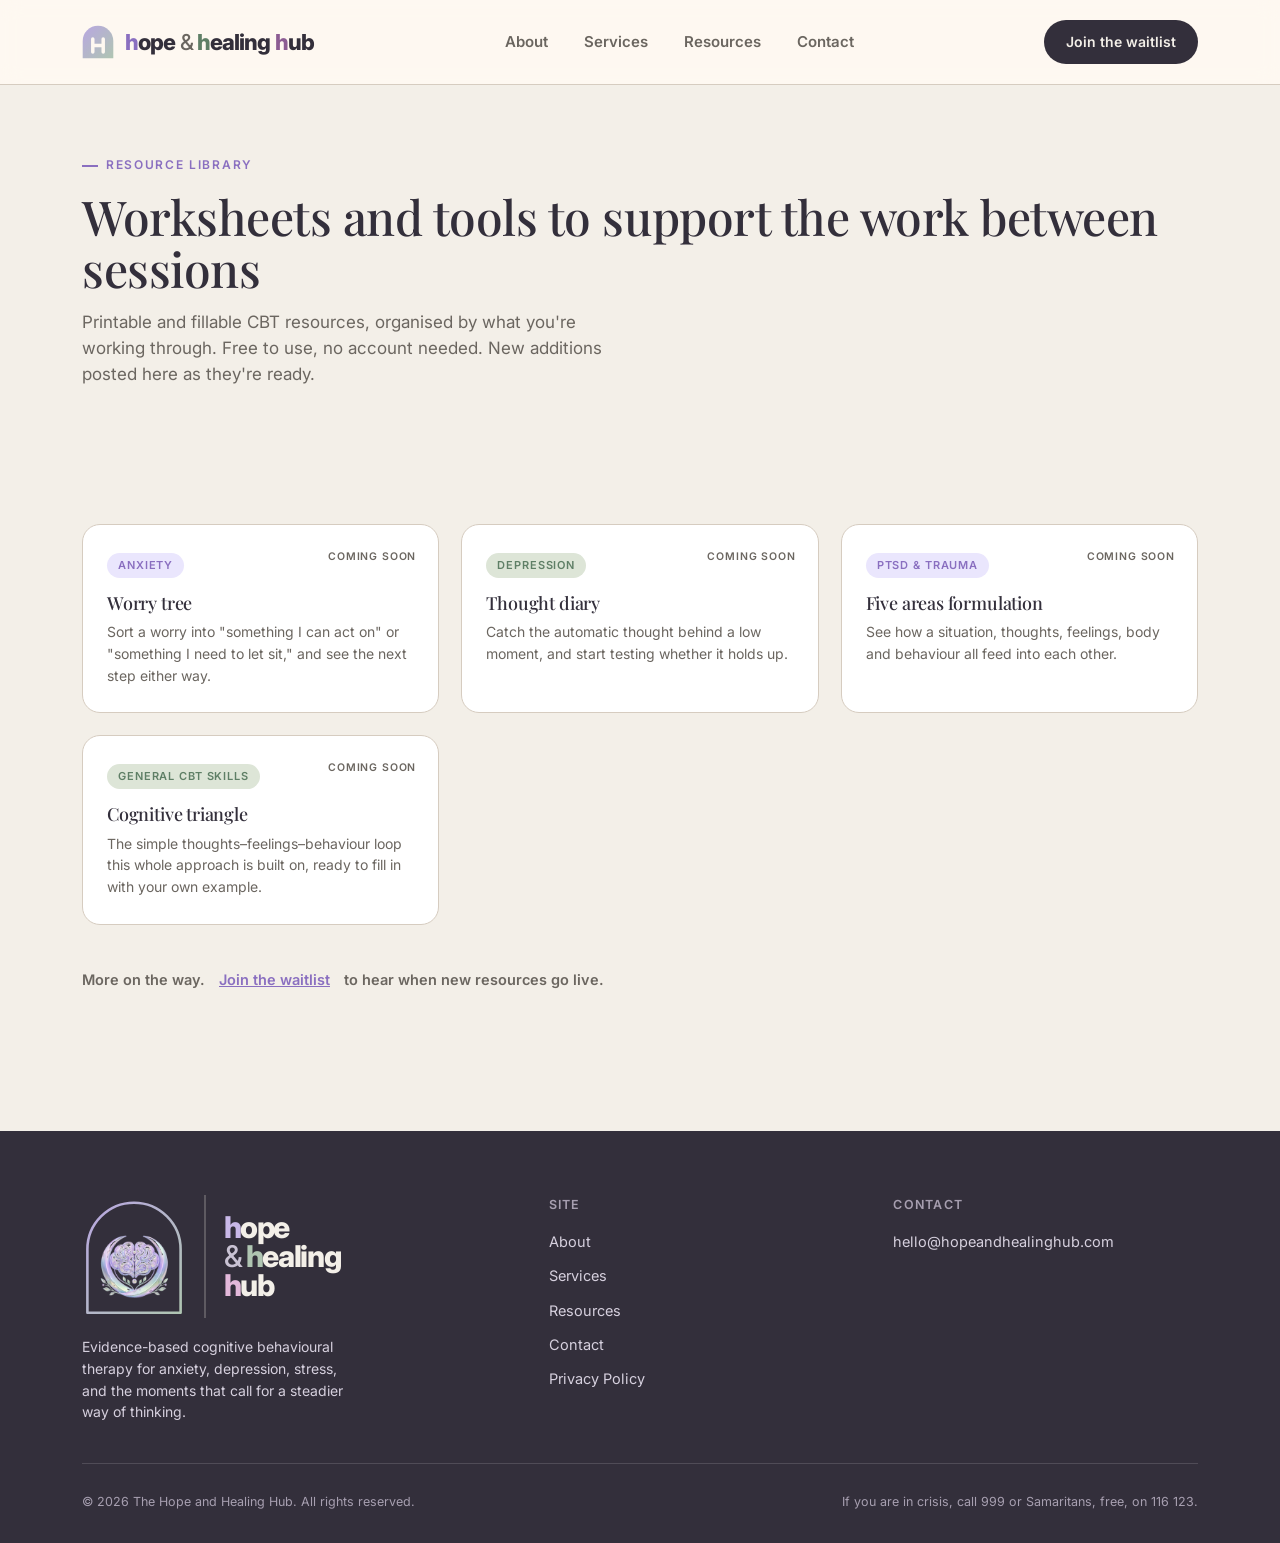
==== commit b3ef5b0c: "Restore original typography (Playfair Display + Inter) - Reverts the Fraunces type system and the co" ====
--- a/resources/index.html
+++ b/resources/index.html
@@ -8,9 +8,11 @@
 <link rel="apple-touch-icon" href="../assets/apple-touch-icon.png">
 <title>Resources: The Hope and Healing Hub</title>
 <meta name="description" content="Printable and fillable CBT worksheets, formulations and psychoeducation from The Hope and Healing Hub, free to use, no account needed.">
-<link rel="preload" href="../assets/fonts/inter-400.woff2" as="font" type="font/woff2" crossorigin>
-<link rel="preload" href="../assets/fonts/fraunces-500.woff2" as="font" type="font/woff2" crossorigin>
+<link rel="preconnect" href="https://fonts.googleapis.com">
+<link rel="preconnect" href="https://fonts.gstatic.com" crossorigin>
+<link href="https://fonts.googleapis.com/css2?family=Playfair+Display:wght@400;500;600&family=Inter:wght@300;400;500;600;700;800&display=swap" rel="stylesheet">
 <link rel="stylesheet" href="../assets/style.css">
+<script src="../assets/nav.js" defer></script>
 </head>
 <body>
 
@@ -24,6 +26,16 @@
       <a href="../contact.html">Contact</a>
     </nav>
     <a href="../contact.html" class="nav-cta">Join the waitlist</a>
+    <button class="nav-toggle" type="button" aria-expanded="false" aria-controls="mobile-menu" aria-label="Open menu"><span class="bars" aria-hidden="true"><span></span><span></span><span></span></span></button>
+  </div>
+  <div class="mobile-menu" id="mobile-menu" hidden>
+    <nav aria-label="Mobile">
+      <a class="mm-link" href="../about.html">About</a>
+      <a class="mm-link" href="../services.html">Services</a>
+      <a class="mm-link" href="index.html" aria-current="page">Resources</a>
+      <a class="mm-link" href="../contact.html">Contact</a>
+    </nav>
+    <a class="mm-cta" href="../contact.html">Join the waitlist</a>
   </div>
 </header>
 
--- a/assets/style.css
+++ b/assets/style.css
@@ -1,25 +1,4 @@
-  /* ---------- Fonts: self-hosted, so nothing loads from Google ---------- */
-  @font-face{font-family:'Fraunces'; font-style:normal; font-weight:500; font-display:swap; src:url('fonts/fraunces-500.woff2') format('woff2');}
-  @font-face{font-family:'Fraunces'; font-style:italic; font-weight:500; font-display:swap; src:url('fonts/fraunces-500-italic.woff2') format('woff2');}
-  @font-face{font-family:'Inter'; font-style:normal; font-weight:400; font-display:swap; src:url('fonts/inter-400.woff2') format('woff2');}
-  @font-face{font-family:'Inter'; font-style:normal; font-weight:600; font-display:swap; src:url('fonts/inter-600.woff2') format('woff2');}
-  @font-face{font-family:'Inter'; font-style:normal; font-weight:800; font-display:swap; src:url('fonts/inter-800.woff2') format('woff2');}
-
   :root{
-    /* ---- Type system: two typefaces, four voices ---- */
-    --font-head:'Fraunces', Georgia, 'Times New Roman', serif;   /* headlines and the italic accent */
-    --font-body:'Inter', system-ui, -apple-system, 'Segoe UI', Arial, sans-serif;  /* body, interface, wordmark */
-    --fs-label:12px;                      /* caps labels, tiny print */
-    --fs-sm:14px;                         /* small text, buttons, nav */
-    --fs-body:16px;                       /* reading text */
-    --fs-lead:18px;                       /* intro paragraphs */
-    --fs-hook:20px;                       /* hook lines, small headings, quotes in cards */
-    --fs-h2:clamp(28px, 3.6vw, 40px);     /* section titles and big pull quotes */
-    --fs-h1:clamp(36px, 5vw, 56px);       /* page titles */
-    --track-tight:-0.04em;                /* wordmark only */
-    --track-head:-0.01em;                 /* headlines */
-    --track-label:0.12em;                 /* caps labels */
-
     --gold:#B9A7E1;       /* Hope Lavender: primary accent */
     --gold-deep:#8A6FC0;  /* deeper lavender: buttons, hover states */
     --teal:#AFC5B2;       /* Hub Sage: supporting accent */
@@ -38,8 +17,7 @@
 
   *{box-sizing:border-box; margin:0; padding:0;}
 
-  html{scroll-behavior:smooth; font-synthesis:none;}
-  strong, b{font-weight:600;}
+  html{scroll-behavior:smooth;}
 
   @media (prefers-reduced-motion: reduce){
     html{scroll-behavior:auto;}
@@ -47,7 +25,7 @@
   }
 
   body{
-    font-family:var(--font-body);
+    font-family:'Inter', sans-serif;
     background:var(--cream);
     color:var(--ink);
     line-height:1.55;
@@ -58,25 +36,22 @@
   img, svg{display:block; max-width:100%;}
 
   h1,h2,h3{
-    font-family:var(--font-head);
+    font-family:'Playfair Display', serif;
     font-weight:500;
     line-height:1.08;
-    letter-spacing:var(--track-head);
+    letter-spacing:-0.01em;
     color:var(--teal-deep);
   }
 
-  h1,h2,h3{text-wrap:balance;}   /* no one-word last lines in headlines */
-  p{text-wrap:pretty;}           /* avoid orphans at the end of paragraphs */
-
   a{color:inherit; text-decoration:none;}
 
   .wrap{max-width:var(--max); margin:0 auto; padding:0 32px;}
 
   .eyebrow{
-    font-family:var(--font-body);
+    font-family:'Inter', sans-serif;
     text-transform:uppercase;
-    font-size:var(--fs-label);
-    letter-spacing:var(--track-label);
+    font-size:12px;
+    letter-spacing:0.14em;
     font-weight:600;
     color:var(--coral);
     display:inline-flex;
@@ -117,7 +92,7 @@
     flex-shrink:0;
   }
   .logo-wm{
-    font-family:var(--font-body); font-weight:800; font-size:22px;
+    font-family:'Inter', sans-serif; font-weight:800; font-size:22px;
     letter-spacing:-0.04em; white-space:nowrap; color:var(--teal-deep);
   }
   .logo-wm .a{color:var(--gold-deep);}
@@ -127,7 +102,7 @@
   nav.links{
     display:flex; gap:36px;
     font-weight:600;
-    font-size:var(--fs-body);
+    font-size:15px;
   }
   nav.links a{
     color:var(--ink-soft);
@@ -152,7 +127,7 @@
     padding:11px 22px;
     border-radius:100px;
     font-weight:600;
-    font-size:var(--fs-sm);
+    font-size:14px;
     transition:transform .2s ease, background .2s ease;
   }
   .nav-cta:hover{background:var(--coral); transform:translateY(-2px);}
@@ -182,7 +157,7 @@
     align-items:center;
   }
   .hero h1{
-    font-size:var(--fs-h1);
+    font-size:clamp(38px, 5vw, 62px);
     margin:18px 0 22px;
   }
   .hero h1 em{
@@ -191,7 +166,7 @@
     position:relative;
   }
   .hero p.lead{
-    font-size:var(--fs-lead);
+    font-size:18px;
     color:var(--ink-soft);
     max-width:480px;
     margin-bottom:34px;
@@ -206,7 +181,7 @@
     padding:16px 30px;
     border-radius:100px;
     font-weight:600;
-    font-size:var(--fs-body);
+    font-size:15px;
     display:inline-flex; align-items:center; gap:8px;
     box-shadow:0 10px 24px -8px rgba(138,111,192,0.55);
     transition:transform .2s ease, box-shadow .2s ease;
@@ -221,7 +196,7 @@
     padding:16px 26px;
     border-radius:100px;
     font-weight:600;
-    font-size:var(--fs-body);
+    font-size:15px;
     border:2px solid var(--teal-deep);
     display:inline-flex; align-items:center; gap:8px;
     transition:background .2s ease, color .2s ease;
@@ -232,7 +207,7 @@
 
   .hero-trust{
     display:flex; gap:28px; flex-wrap:wrap;
-    font-size:var(--fs-sm); color:var(--ink-soft); font-weight:600;
+    font-size:13px; color:var(--ink-soft); font-weight:600;
   }
   .hero-trust span{display:flex; align-items:center; gap:8px;}
   .dot{width:6px; height:6px; border-radius:50%; background:var(--gold-deep); display:inline-block;}
@@ -275,10 +250,10 @@
     transform:rotateY(180deg);
   }
   .reframe-tag{
-    font-family:var(--font-body);
-    font-size:var(--fs-label);
+    font-family:'Inter', sans-serif;
+    font-size:11px;
     text-transform:uppercase;
-    letter-spacing:var(--track-label);
+    letter-spacing:0.12em;
     font-weight:600;
     width:fit-content;
     padding:6px 12px;
@@ -287,26 +262,26 @@
   .reframe-front .reframe-tag{background:#EDDDF4; color:#8C5C93;} /* the brand's one deliberate pink moment */
   .reframe-back .reframe-tag{background:rgba(185,167,225,0.22); color:var(--gold);}
   .reframe-thought{
-    font-family:var(--font-head);
-    font-size:var(--fs-hook);
+    font-family:'Playfair Display', serif;
+    font-size:22px;
     font-weight:500;
     line-height:1.3;
   }
   .reframe-hint{
-    font-size:var(--fs-label);
+    font-size:12.5px;
     color:var(--ink-soft);
     font-weight:600;
   }
   .reframe-back .reframe-hint{color:#D6D0DE;}
   .reframe-caption{
-    font-size:var(--fs-sm);
+    font-size:13px;
     color:var(--ink-soft);
     font-weight:600;
   }
   .reframe-caption button{
     background:none; border:none; color:var(--teal-deep);
     font-weight:600; text-decoration:underline;
-    cursor:pointer; font-family:inherit; font-size:var(--fs-sm);
+    cursor:pointer; font-family:inherit; font-size:13px;
     padding:0;
   }
 
@@ -317,12 +292,12 @@
     margin-bottom:56px;
   }
   .section-head h2{
-    font-size:var(--fs-h2);
+    font-size:clamp(30px, 3.6vw, 44px);
     margin-top:16px;
   }
   .section-head p{
     color:var(--ink-soft);
-    font-size:var(--fs-body);
+    font-size:16.5px;
     margin-top:14px;
   }
 
@@ -356,7 +331,7 @@
 
   .about-copy p{
     color:#D6D0DE;
-    font-size:var(--fs-body);
+    font-size:16px;
     margin-bottom:18px;
     max-width:520px;
   }
@@ -369,12 +344,12 @@
   }
   .about-stats div{border-left:2px solid rgba(255,255,255,0.25); padding-left:16px;}
   .about-stats .num{
-    font-family:var(--font-head);
-    font-size:var(--fs-h2);
+    font-family:'Playfair Display', serif;
+    font-size:32px;
     color:var(--sand);
     font-weight:500;
   }
-  .about-stats .label{font-size:var(--fs-label); color:#D6D0DE; font-weight:600;}
+  .about-stats .label{font-size:12.5px; color:#D6D0DE; font-weight:600;}
 
   /* ---------- SERVICES ---------- */
   .service-grid{
@@ -403,12 +378,12 @@
   }
   .service-icon svg{width:24px; height:24px;}
   .service-card h3{
-    font-size:var(--fs-hook);
+    font-size:20px;
     margin-bottom:10px;
     color:var(--teal-deep);
   }
   .service-card p{
-    font-size:var(--fs-sm);
+    font-size:14.5px;
     color:var(--ink-soft);
   }
   .service-card:nth-child(6n+1) .service-icon{background:var(--sand); color:var(--gold-deep);}
@@ -421,7 +396,7 @@
   .services-note{
     margin-top:36px;
     display:flex; align-items:center; gap:14px;
-    font-size:var(--fs-sm); color:var(--ink-soft); font-weight:600;
+    font-size:14.5px; color:var(--ink-soft); font-weight:600;
   }
   .services-note a{color:var(--coral); text-decoration:underline; font-weight:600;}
 
@@ -442,15 +417,15 @@
   }
   .resource-soon{
     position:absolute; top:24px; right:22px;
-    font-size:var(--fs-label); font-weight:600; color:var(--ink-soft);
-    text-transform:uppercase; letter-spacing:var(--track-label);
+    font-size:10.5px; font-weight:600; color:var(--ink-soft);
+    text-transform:uppercase; letter-spacing:0.08em;
   }
   .resource-tag{
     display:inline-block;
-    font-size:var(--fs-label);
+    font-size:11px;
     font-weight:600;
     text-transform:uppercase;
-    letter-spacing:var(--track-label);
+    letter-spacing:0.08em;
     padding:4px 11px;
     border-radius:100px;
     margin-bottom:16px;
@@ -459,12 +434,12 @@
   }
   .resource-tag--sage{background:#DDE5D7; color:#5F7F66;}
   .resource-card h3{
-    font-size:var(--fs-lead);
+    font-size:18px;
     margin-bottom:8px;
     color:var(--teal-deep);
   }
   .resource-card p{
-    font-size:var(--fs-sm);
+    font-size:14px;
     color:var(--ink-soft);
   }
 
@@ -477,8 +452,8 @@
     grid-template-columns:0.95fr 1.15fr;
     gap:60px;
   }
-  .contact-info h2{font-size:var(--fs-h2); margin-top:16px;}
-  .contact-info p{color:var(--ink-soft); margin-top:14px; font-size:var(--fs-body); max-width:420px;}
+  .contact-info h2{font-size:clamp(28px,3.4vw,38px); margin-top:16px;}
+  .contact-info p{color:var(--ink-soft); margin-top:14px; font-size:16px; max-width:420px;}
   .info-list{margin-top:32px; display:flex; flex-direction:column; gap:20px;}
   .info-item{display:flex; gap:14px; align-items:flex-start;}
   .info-item .ic{
@@ -488,8 +463,8 @@
     flex-shrink:0;
   }
   .info-item .ic svg{width:18px; height:18px; color:var(--teal-deep);}
-  .info-item .t{font-weight:600; font-size:var(--fs-sm); color:var(--teal-deep);}
-  .info-item .d{font-size:var(--fs-sm); color:var(--ink-soft);}
+  .info-item .t{font-weight:600; font-size:14.5px; color:var(--teal-deep);}
+  .info-item .d{font-size:14px; color:var(--ink-soft);}
 
   .form-card{
     background:#fff;
@@ -502,7 +477,7 @@
   .field{margin-bottom:20px;}
   .field label{
     display:block;
-    font-size:var(--fs-sm); font-weight:600;
+    font-size:13px; font-weight:600;
     color:var(--teal-deep);
     margin-bottom:8px;
   }
@@ -513,7 +488,7 @@
     border:1.5px solid var(--line);
     background:#FFFCF7;
     font-family:inherit;
-    font-size:var(--fs-sm);
+    font-size:14.5px;
     color:var(--ink);
     transition:border-color .2s ease, background .2s ease;
   }
@@ -525,7 +500,7 @@
   .field textarea{resize:vertical; min-height:110px;}
   .form-card .btn-primary{width:100%; justify-content:center; margin-top:6px;}
   .form-note{
-    font-size:var(--fs-label); color:var(--ink-soft); margin-top:14px; text-align:center;
+    font-size:12.5px; color:var(--ink-soft); margin-top:14px; text-align:center;
   }
   #formConfirm{
     display:none;
@@ -533,8 +508,8 @@
     padding:26px; border-radius:var(--radius-md);
     text-align:center;
   }
-  #formConfirm h3{color:var(--gold); font-size:var(--fs-hook); margin-bottom:8px;}
-  #formConfirm p{color:#D6D0DE; font-size:var(--fs-sm);}
+  #formConfirm h3{color:var(--gold); font-size:20px; margin-bottom:8px;}
+  #formConfirm p{color:#D6D0DE; font-size:14px;}
 
   /* ---------- FOOTER ---------- */
   footer{
@@ -558,24 +533,24 @@
   .b2-emb{left:10px; top:32px; width:85px; height:85px;}
   .b2-rule{width:1.5px; align-self:stretch; background:rgba(243,239,232,0.22);}
   .b2-text{
-    font-family:var(--font-body); font-weight:800; font-size:30px;
+    font-family:'Inter', sans-serif; font-weight:800; font-size:30px;
     line-height:0.98; letter-spacing:-0.045em; color:var(--cream);
   }
   .b2-text .a{color:#C9B8E8;} .b2-text .b{color:#AFC5B2;} .b2-text .c{color:#E3B8DA;}
   .b2-text .amp{font-weight:500; color:#C9C2D3;}
-  .footer-grid p{font-size:var(--fs-sm); max-width:280px;}
+  .footer-grid p{font-size:14px; max-width:280px;}
   .footer-col h4{
-    font-size:var(--fs-label); text-transform:uppercase; letter-spacing:var(--track-label);
+    font-size:12.5px; text-transform:uppercase; letter-spacing:0.1em;
     color:#A79FB0; margin-bottom:16px; font-weight:600;
   }
   .footer-col a{
-    display:block; font-size:var(--fs-sm); color:#D6D0DE; margin-bottom:12px;
+    display:block; font-size:14.5px; color:#D6D0DE; margin-bottom:12px;
     transition:color .2s ease;
   }
   .footer-col a:hover{color:var(--gold);}
   .footer-bottom{
     display:flex; justify-content:space-between; align-items:center;
-    padding-top:28px; font-size:var(--fs-label); color:#A79FB0;
+    padding-top:28px; font-size:12.5px; color:#A79FB0;
     flex-wrap:wrap; gap:12px;
   }
 
@@ -605,10 +580,10 @@
 
   /* ---------- SUBPAGE HERO (resources index / post pages) ---------- */
   .page-hero{padding:64px 0 24px;}
-  .page-hero h1{font-size:var(--fs-h1); margin:16px 0 14px;}
-  .page-hero p.lead{font-size:var(--fs-lead); color:var(--ink-soft); max-width:560px;}
+  .page-hero h1{font-size:clamp(32px, 4.4vw, 48px); margin:16px 0 14px;}
+  .page-hero p.lead{font-size:17px; color:var(--ink-soft); max-width:560px;}
   .breadcrumb{
-    font-size:var(--fs-sm); color:var(--ink-soft); font-weight:600;
+    font-size:13.5px; color:var(--ink-soft); font-weight:500;
     display:flex; align-items:center; gap:8px; margin-bottom:6px;
   }
   .breadcrumb a{color:var(--gold-deep); font-weight:600;}
@@ -618,30 +593,30 @@
   .post-header{max-width:720px; margin-bottom:40px;}
   .post-meta{
     display:flex; align-items:center; gap:14px; flex-wrap:wrap;
-    margin-bottom:18px; font-size:var(--fs-sm); color:var(--ink-soft); font-weight:600;
-  }
-  .post-header h1{font-size:var(--fs-h1); margin-bottom:16px;}
-  .post-header p.lead{font-size:var(--fs-lead); color:var(--ink-soft);}
+    margin-bottom:18px; font-size:13px; color:var(--ink-soft); font-weight:600;
+  }
+  .post-header h1{font-size:clamp(30px, 4vw, 42px); margin-bottom:16px;}
+  .post-header p.lead{font-size:17px; color:var(--ink-soft);}
   .post-body{max-width:720px;}
-  .post-body p{font-size:var(--fs-body); color:var(--ink); margin-bottom:18px; max-width:640px;}
-  .post-body h2{font-size:var(--fs-hook); margin:36px 0 14px;}
+  .post-body p{font-size:16px; color:var(--ink); margin-bottom:18px; max-width:640px;}
+  .post-body h2{font-size:24px; margin:36px 0 14px;}
   .post-body ul, .post-body ol{margin:0 0 18px 22px; color:var(--ink);}
-  .post-body li{margin-bottom:8px; font-size:var(--fs-body);}
+  .post-body li{margin-bottom:8px; font-size:16px;}
   .post-cta{
     background:#fff; border:1.5px solid var(--line); border-radius:var(--radius-md);
     padding:28px; margin:36px 0; max-width:640px;
     display:flex; align-items:center; justify-content:space-between; gap:20px; flex-wrap:wrap;
   }
-  .post-cta .t{font-weight:600; font-size:var(--fs-body); color:var(--teal-deep); margin-bottom:4px;}
-  .post-cta .d{font-size:var(--fs-sm); color:var(--ink-soft);}
+  .post-cta .t{font-weight:600; font-size:15px; color:var(--teal-deep); margin-bottom:4px;}
+  .post-cta .d{font-size:14px; color:var(--ink-soft);}
   .post-placeholder{
     background:var(--sand); border:1.5px dashed var(--gold-deep); border-radius:var(--radius-md);
     padding:20px 24px; margin-bottom:32px; max-width:640px;
-    font-size:var(--fs-sm); color:var(--teal-deep);
+    font-size:14px; color:var(--teal-deep);
   }
   .post-placeholder strong{color:var(--gold-deep);}
   .back-link{
-    display:inline-flex; align-items:center; gap:8px; font-size:var(--fs-sm); font-weight:600;
+    display:inline-flex; align-items:center; gap:8px; font-size:14px; font-weight:600;
     color:var(--teal-deep); margin-top:8px;
   }
 
@@ -654,8 +629,8 @@
 
   /* ---------- ABOUT PAGE ---------- */
   .about-hero-cred{
-    font-size:var(--fs-sm); font-weight:600; color:var(--gold-deep);
-     margin-bottom:8px;
+    font-size:14px; font-weight:600; color:var(--gold-deep);
+    letter-spacing:0.02em; margin-bottom:8px;
   }
 
   .pillar-grid{
@@ -667,10 +642,10 @@
     padding:26px 24px;
   }
   .pillar-card .pillar-word{
-    font-family:var(--font-head); font-weight:500; font-size:var(--fs-hook);
+    font-family:'Playfair Display', serif; font-weight:500; font-size:20px;
     margin-bottom:10px;
   }
-  .pillar-card p{font-size:var(--fs-sm); color:var(--ink-soft); margin:0;}
+  .pillar-card p{font-size:14.5px; color:var(--ink-soft); margin:0;}
   .pillar-card--hope{border-top:4px solid var(--gold);}
   .pillar-card--hope .pillar-word{color:var(--gold-deep);}
   .pillar-card--healing{border-top:4px solid var(--teal);}
@@ -685,10 +660,10 @@
     margin:32px 0;
   }
   .pullquote p{
-    font-family:var(--font-head);
+    font-family:'Playfair Display', serif;
     font-style:italic;
     font-weight:500;
-    font-size:var(--fs-hook);
+    font-size:22px;
     color:var(--teal-deep);
     line-height:1.4;
     margin:0;
@@ -696,7 +671,7 @@
 
   .tag-cloud{display:flex; flex-wrap:wrap; gap:10px; margin:20px 0 8px;}
   .tag-cloud span{
-    font-size:var(--fs-sm); font-weight:600; padding:8px 16px; border-radius:100px;
+    font-size:13.5px; font-weight:600; padding:8px 16px; border-radius:100px;
     background:var(--sand); color:var(--gold-deep);
   }
   .tag-cloud span:nth-child(3n+2){background:#DDE5D7; color:#5F7F66;}
@@ -705,20 +680,20 @@
   .quals-grid{
     display:grid; grid-template-columns:1fr 1fr; gap:36px; margin-top:12px;
   }
-  .quals-grid h3{font-size:var(--fs-body); color:var(--teal-deep); margin-bottom:14px;}
+  .quals-grid h3{font-size:16px; color:var(--teal-deep); margin-bottom:14px;}
   .quals-grid ul{list-style:none; margin:0; padding:0;}
   .quals-grid li{
-    font-size:var(--fs-sm); color:var(--ink); padding:10px 0;
+    font-size:14.5px; color:var(--ink); padding:10px 0;
     border-bottom:1px solid var(--line);
   }
-  .quals-note{font-size:var(--fs-sm); color:var(--ink-soft); margin-top:14px; font-style:normal;}
+  .quals-note{font-size:13px; color:var(--ink-soft); margin-top:14px; font-style:italic;}
 
   .about-cta{
     background:var(--teal-deep); color:var(--cream); border-radius:32px;
     margin:56px 16px 0; padding:56px 40px; text-align:center;
   }
   .about-cta h2{color:var(--cream); margin-bottom:14px;}
-  .about-cta p{color:#D6D0DE; font-size:var(--fs-body); max-width:480px; margin:0 auto 28px;}
+  .about-cta p{color:#D6D0DE; font-size:16px; max-width:480px; margin:0 auto 28px;}
   .about-cta .cta-row{display:flex; gap:14px; justify-content:center; flex-wrap:wrap;}
   .about-cta .btn-ghost{border-color:rgba(255,255,255,0.4); color:var(--cream);}
   .about-cta .btn-ghost:hover{background:rgba(255,255,255,0.12); color:var(--cream);}
@@ -757,20 +732,20 @@
   }
   .meet-preview h2 { margin: 16px 0 6px; color: var(--ink); }
   .meet-preview .subline {
-    font-family:var(--font-head);
+    font-family: 'Playfair Display', serif;
     font-style: italic;
-    font-weight:500;
-    font-size:var(--fs-hook);
+    font-weight: 500;
+    font-size: 20px;
     color: var(--ink);
     margin: 0 0 20px;
   }
   .meet-preview p.lead-small {
-    font-family:var(--font-body); font-size:var(--fs-lead); line-height:1.65;
+    font-family:'Inter',sans-serif; font-size:17px; line-height:1.65;
     color: #4A5750; max-width: 520px; margin: 0 0 26px;
   }
   .meet-preview .btn-block {
     display:inline-block; background: var(--gold-deep); color: #fff;
-    padding: 14px 26px; border-radius: 6px; font-weight:600; font-size:var(--fs-body);
+    padding: 14px 26px; border-radius: 6px; font-weight: 600; font-size: 15px;
     text-decoration: none;
   }
 
@@ -781,10 +756,10 @@
 
   /* ---- What we treat cards: italic hook line above the description ---- */
   .card-hook {
-    font-family:var(--font-head);
+    font-family: 'Playfair Display', serif;
     font-style: italic;
-    font-weight:500;
-    font-size:var(--fs-lead);
+    font-weight: 500;
+    font-size: 17px;
     color: var(--ink);
     margin: 4px 0 8px;
   }
@@ -797,14 +772,14 @@
     padding: 32px 36px;
   }
   .crisis-callout h3 {
-    font-family:var(--font-head);
-    font-weight:500;
-    font-size:var(--fs-hook);
+    font-family: 'Playfair Display', serif;
+    font-weight: 500;
+    font-size: 20px;
     color: #8C5C93;
     margin: 0 0 10px;
   }
   .crisis-callout p {
-    font-size:var(--fs-body);
+    font-size: 15px;
     color: var(--ink-soft);
     margin: 0 0 18px;
     max-width: 640px;
@@ -815,9 +790,50 @@
     gap: 10px;
   }
   .crisis-list a {
-    font-size:var(--fs-body);
+    font-size: 15px;
     color: var(--ink);
     text-decoration: none;
   }
   .crisis-list a:hover { text-decoration: underline; }
   .crisis-list a strong { color: #8C5C93; }
+
+  /* ---------- Phone menu (shown only on narrow screens) ---------- */
+  .nav-toggle{
+    display:none; align-items:center; justify-content:center;
+    width:44px; height:44px; margin-right:-10px; padding:0;
+    background:none; border:0; border-radius:12px; cursor:pointer;
+    color:var(--teal-deep); -webkit-tap-highlight-color:transparent;
+  }
+  .nav-toggle:focus-visible{outline:2px solid var(--gold-deep); outline-offset:2px;}
+  .nav-toggle .bars{position:relative; display:block; width:22px; height:14px;}
+  .nav-toggle .bars span{
+    position:absolute; left:0; width:100%; height:2px; border-radius:2px; background:currentColor;
+    transition:transform .2s ease, opacity .2s ease, top .2s ease;
+  }
+  .nav-toggle .bars span:nth-child(1){top:0;}
+  .nav-toggle .bars span:nth-child(2){top:6px;}
+  .nav-toggle .bars span:nth-child(3){top:12px;}
+  .nav-toggle[aria-expanded="true"] .bars span:nth-child(1){top:6px; transform:rotate(45deg);}
+  .nav-toggle[aria-expanded="true"] .bars span:nth-child(2){opacity:0;}
+  .nav-toggle[aria-expanded="true"] .bars span:nth-child(3){top:6px; transform:rotate(-45deg);}
+  .mobile-menu{display:none;}
+  @keyframes mm-in{from{opacity:0; transform:translateY(-6px);} to{opacity:1; transform:none;}}
+  @media (max-width:720px){
+    .nav-toggle{display:inline-flex;}
+    .mobile-menu:not([hidden]){
+      display:block; background:#FFFAF2; border-top:1px solid var(--line);
+      padding:6px 20px 22px; animation:mm-in .18s ease-out;
+    }
+    .mobile-menu a.mm-link{
+      display:flex; align-items:center; min-height:54px;
+      font-size:18px; font-weight:600; color:var(--teal-deep);
+      border-bottom:1px solid var(--line);
+    }
+    .mobile-menu a.mm-link:last-child{border-bottom:0;}
+    .mobile-menu a.mm-link[aria-current="page"]{color:var(--gold-deep);}
+    .mobile-menu a.mm-cta{
+      display:flex; align-items:center; justify-content:center; margin-top:14px; min-height:50px;
+      background:var(--teal-deep); color:var(--cream); border-radius:100px;
+      font-size:14px; font-weight:600;
+    }
+  }
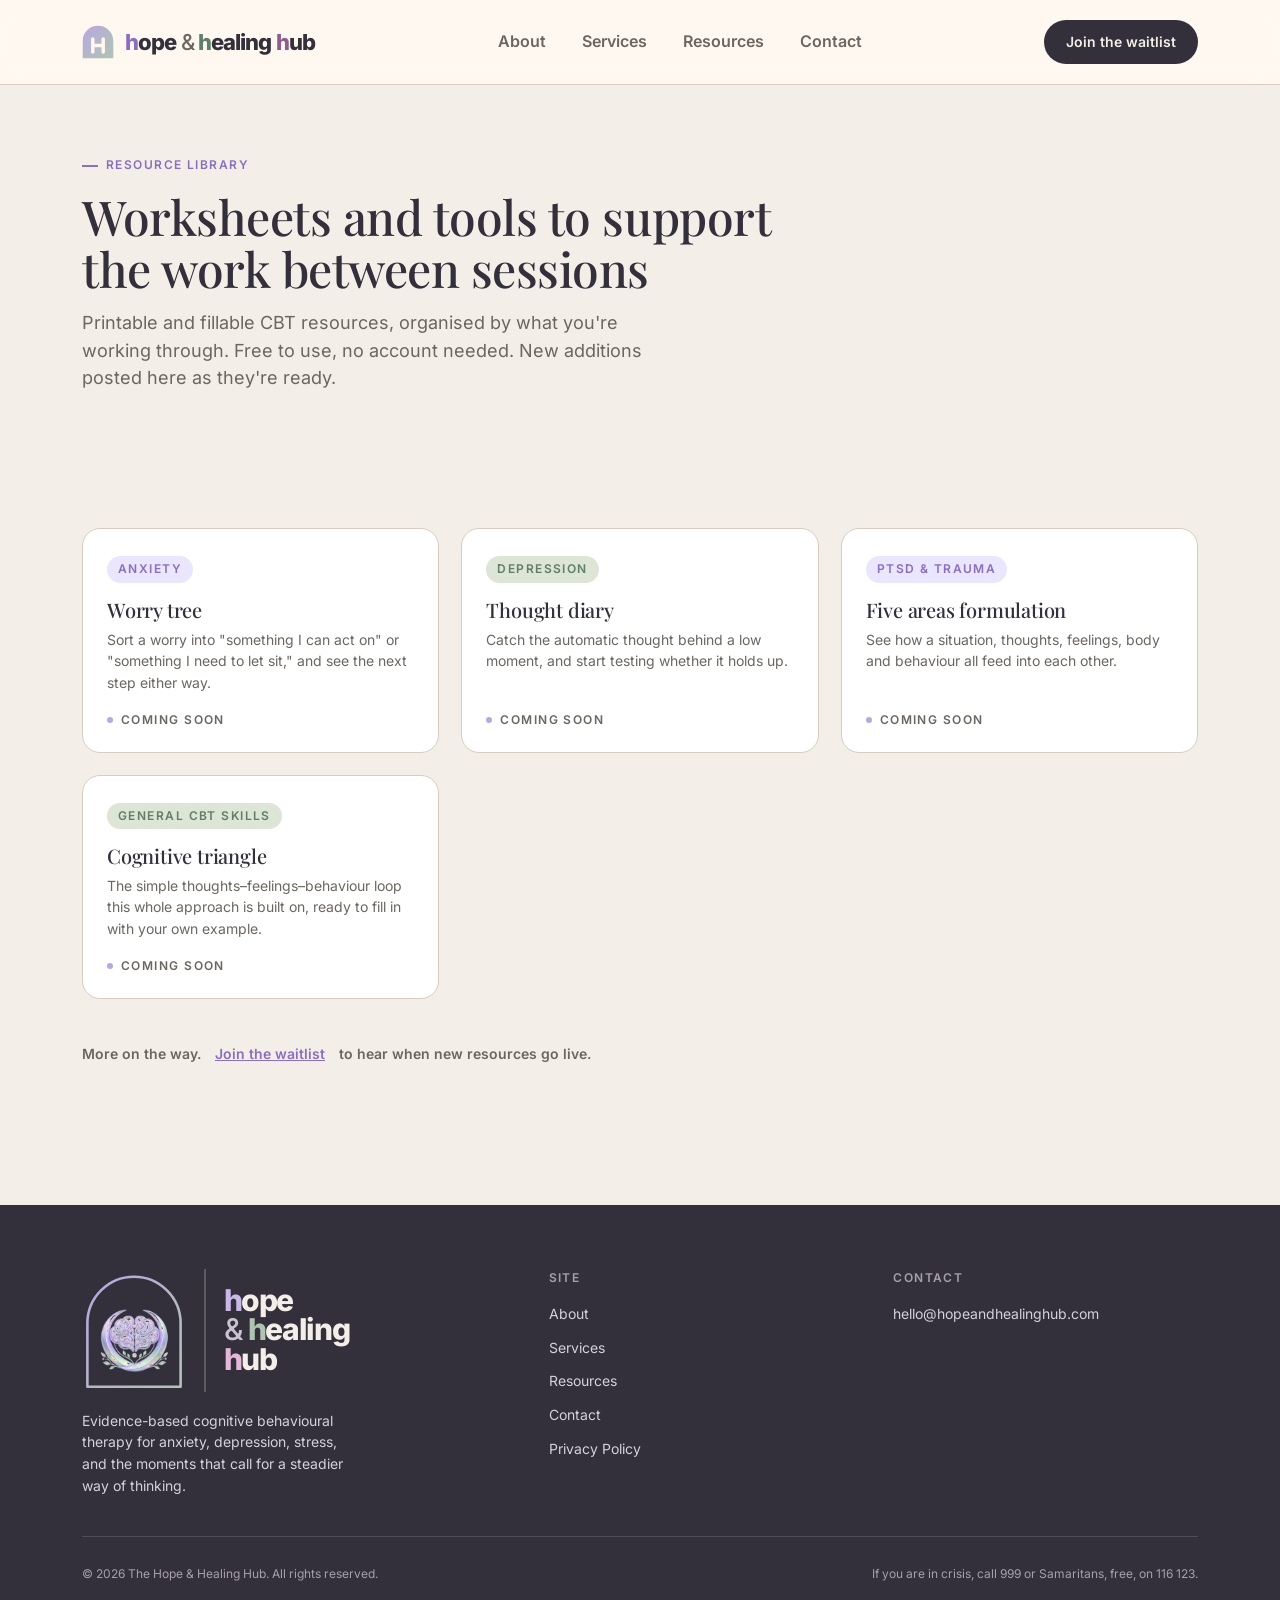
==== commit 5c9b0c99: "Launch polish: self-hosted fonts, new About photo and logo, Trauma restored, wording fixes - Fonts n" ====
--- a/resources/index.html
+++ b/resources/index.html
@@ -1,16 +1,15 @@
 <!DOCTYPE html>
-<html lang="en">
+<html lang="en-GB">
 <head>
 <meta charset="UTF-8">
 <meta name="viewport" content="width=device-width, initial-scale=1.0">
 <link rel="icon" href="../assets/favicon.svg" type="image/svg+xml">
 <link rel="icon" href="../assets/favicon-32.png" sizes="32x32" type="image/png">
 <link rel="apple-touch-icon" href="../assets/apple-touch-icon.png">
-<title>Resources: The Hope and Healing Hub</title>
-<meta name="description" content="Printable and fillable CBT worksheets, formulations and psychoeducation from The Hope and Healing Hub, free to use, no account needed.">
-<link rel="preconnect" href="https://fonts.googleapis.com">
-<link rel="preconnect" href="https://fonts.gstatic.com" crossorigin>
-<link href="https://fonts.googleapis.com/css2?family=Playfair+Display:wght@400;500;600&family=Inter:wght@300;400;500;600;700;800&display=swap" rel="stylesheet">
+<title>Resources: The Hope &amp; Healing Hub</title>
+<meta name="description" content="Printable and fillable CBT worksheets, formulations and psychoeducation from The Hope &amp; Healing Hub, free to use, no account needed.">
+<link rel="preload" href="../assets/fonts/playfair-display-latin-500-normal.woff2" as="font" type="font/woff2" crossorigin>
+<link rel="preload" href="../assets/fonts/inter-latin-400-normal.woff2" as="font" type="font/woff2" crossorigin>
 <link rel="stylesheet" href="../assets/style.css">
 <script src="../assets/nav.js" defer></script>
 </head>
@@ -111,7 +110,7 @@
       </div>
     </div>
     <div class="footer-bottom">
-      <span>© 2026 The Hope and Healing Hub. All rights reserved.</span>
+      <span>© 2026 The Hope &amp; Healing Hub. All rights reserved.</span>
       <span>If you are in crisis, call 999 or Samaritans, free, on 116 123.</span>
     </div>
   </div>
--- a/assets/style.css
+++ b/assets/style.css
@@ -1,4 +1,26 @@
+    /* Fonts are served from this site (assets/fonts), not from Google. Only the weights the site uses. */
+  @font-face{font-family:'Playfair Display'; font-style:normal; font-weight:500; font-display:swap; src:url('fonts/playfair-display-latin-500-normal.woff2') format('woff2');}
+  @font-face{font-family:'Inter'; font-style:normal; font-weight:400; font-display:swap; src:url('fonts/inter-latin-400-normal.woff2') format('woff2');}
+  @font-face{font-family:'Inter'; font-style:normal; font-weight:500; font-display:swap; src:url('fonts/inter-latin-500-normal.woff2') format('woff2');}
+  @font-face{font-family:'Inter'; font-style:normal; font-weight:600; font-display:swap; src:url('fonts/inter-latin-600-normal.woff2') format('woff2');}
+  @font-face{font-family:'Inter'; font-style:normal; font-weight:700; font-display:swap; src:url('fonts/inter-latin-700-normal.woff2') format('woff2');}
+  @font-face{font-family:'Inter'; font-style:normal; font-weight:800; font-display:swap; src:url('fonts/inter-latin-800-normal.woff2') format('woff2');}
+
   :root{
+    /* ---- Type scale: a few clear sizes, used the same way everywhere ---- */
+    --fs-label:12px;                      /* caps labels, tiny print */
+    --fs-sm:14px;                         /* small text, form fields, notes */
+    --fs-body:16px;                       /* reading text, buttons */
+    --fs-lead:18px;                       /* intro paragraphs, card hook lines */
+    --fs-hook:20px;                       /* small headings, quotes inside cards */
+    --fs-num:30px;                        /* big numerals in the step cards */
+    --fs-h2:clamp(30px, 3.6vw, 42px);     /* section titles and big pull quotes */
+    --fs-sub:clamp(24px, 2.4vw, 28px);    /* quieter section titles (inner pages, closing calls to action) */
+    --fs-h1:clamp(32px, 4.4vw, 48px);     /* page titles */
+    --fs-display:clamp(38px, 5vw, 60px);  /* the two opening headlines (home, about) */
+    --track-head:-0.01em;                 /* headlines */
+    --track-label:0.12em;                 /* caps labels */
+
     --gold:#B9A7E1;       /* Hope Lavender: primary accent */
     --gold-deep:#8A6FC0;  /* deeper lavender: buttons, hover states */
     --teal:#AFC5B2;       /* Hub Sage: supporting accent */
@@ -39,9 +61,13 @@
     font-family:'Playfair Display', serif;
     font-weight:500;
     line-height:1.08;
-    letter-spacing:-0.01em;
+    letter-spacing:var(--track-head);
     color:var(--teal-deep);
   }
+  h2{font-size:var(--fs-sub);}   /* every h2 now has a real size (it used to fall back to the browser default) */
+
+  h1,h2,h3{text-wrap:balance;}   /* no one-word last lines in headlines */
+  p{text-wrap:pretty;}
 
   a{color:inherit; text-decoration:none;}
 
@@ -50,8 +76,8 @@
   .eyebrow{
     font-family:'Inter', sans-serif;
     text-transform:uppercase;
-    font-size:12px;
-    letter-spacing:0.14em;
+    font-size:var(--fs-label);
+    letter-spacing:var(--track-label);
     font-weight:600;
     color:var(--coral);
     display:inline-flex;
@@ -102,7 +128,7 @@
   nav.links{
     display:flex; gap:36px;
     font-weight:600;
-    font-size:15px;
+    font-size:var(--fs-body);
   }
   nav.links a{
     color:var(--ink-soft);
@@ -127,7 +153,7 @@
     padding:11px 22px;
     border-radius:100px;
     font-weight:600;
-    font-size:14px;
+    font-size:var(--fs-sm);
     transition:transform .2s ease, background .2s ease;
   }
   .nav-cta:hover{background:var(--coral); transform:translateY(-2px);}
@@ -157,7 +183,7 @@
     align-items:center;
   }
   .hero h1{
-    font-size:clamp(38px, 5vw, 62px);
+    font-size:var(--fs-display);
     margin:18px 0 22px;
   }
   .hero h1 em{
@@ -166,7 +192,7 @@
     position:relative;
   }
   .hero p.lead{
-    font-size:18px;
+    font-size:var(--fs-lead);
     color:var(--ink-soft);
     max-width:480px;
     margin-bottom:34px;
@@ -181,7 +207,7 @@
     padding:16px 30px;
     border-radius:100px;
     font-weight:600;
-    font-size:15px;
+    font-size:var(--fs-body);
     display:inline-flex; align-items:center; gap:8px;
     box-shadow:0 10px 24px -8px rgba(138,111,192,0.55);
     transition:transform .2s ease, box-shadow .2s ease;
@@ -196,7 +222,7 @@
     padding:16px 26px;
     border-radius:100px;
     font-weight:600;
-    font-size:15px;
+    font-size:var(--fs-body);
     border:2px solid var(--teal-deep);
     display:inline-flex; align-items:center; gap:8px;
     transition:background .2s ease, color .2s ease;
@@ -207,7 +233,7 @@
 
   .hero-trust{
     display:flex; gap:28px; flex-wrap:wrap;
-    font-size:13px; color:var(--ink-soft); font-weight:600;
+    font-size:var(--fs-sm); color:var(--ink-soft); font-weight:600;
   }
   .hero-trust span{display:flex; align-items:center; gap:8px;}
   .dot{width:6px; height:6px; border-radius:50%; background:var(--gold-deep); display:inline-block;}
@@ -251,9 +277,9 @@
   }
   .reframe-tag{
     font-family:'Inter', sans-serif;
-    font-size:11px;
+    font-size:var(--fs-label);
     text-transform:uppercase;
-    letter-spacing:0.12em;
+    letter-spacing:var(--track-label);
     font-weight:600;
     width:fit-content;
     padding:6px 12px;
@@ -263,25 +289,25 @@
   .reframe-back .reframe-tag{background:rgba(185,167,225,0.22); color:var(--gold);}
   .reframe-thought{
     font-family:'Playfair Display', serif;
-    font-size:22px;
+    font-size:var(--fs-hook);
     font-weight:500;
     line-height:1.3;
   }
   .reframe-hint{
-    font-size:12.5px;
+    font-size:var(--fs-label);
     color:var(--ink-soft);
     font-weight:600;
   }
   .reframe-back .reframe-hint{color:#D6D0DE;}
   .reframe-caption{
-    font-size:13px;
+    font-size:var(--fs-sm);
     color:var(--ink-soft);
     font-weight:600;
   }
   .reframe-caption button{
     background:none; border:none; color:var(--teal-deep);
     font-weight:600; text-decoration:underline;
-    cursor:pointer; font-family:inherit; font-size:13px;
+    cursor:pointer; font-family:inherit; font-size:var(--fs-sm);
     padding:0;
   }
 
@@ -291,13 +317,15 @@
     max-width:640px;
     margin-bottom:56px;
   }
+  /* A heading block that is set to centred text must also sit centred on the page (it is capped at 640px wide, so it needs auto margins) */
+  .section-head[style*="text-align:center"], .section-head[style*="text-align: center"]{margin-left:auto; margin-right:auto;}
   .section-head h2{
-    font-size:clamp(30px, 3.6vw, 44px);
+    font-size:var(--fs-h2);
     margin-top:16px;
   }
   .section-head p{
     color:var(--ink-soft);
-    font-size:16.5px;
+    font-size:var(--fs-body);
     margin-top:14px;
   }
 
@@ -331,7 +359,7 @@
 
   .about-copy p{
     color:#D6D0DE;
-    font-size:16px;
+    font-size:var(--fs-body);
     margin-bottom:18px;
     max-width:520px;
   }
@@ -345,11 +373,11 @@
   .about-stats div{border-left:2px solid rgba(255,255,255,0.25); padding-left:16px;}
   .about-stats .num{
     font-family:'Playfair Display', serif;
-    font-size:32px;
+    font-size:var(--fs-num);
     color:var(--sand);
     font-weight:500;
   }
-  .about-stats .label{font-size:12.5px; color:#D6D0DE; font-weight:600;}
+  .about-stats .label{font-size:var(--fs-label); color:#D6D0DE; font-weight:600;}
 
   /* ---------- SERVICES ---------- */
   .service-grid{
@@ -378,12 +406,12 @@
   }
   .service-icon svg{width:24px; height:24px;}
   .service-card h3{
-    font-size:20px;
+    font-size:var(--fs-hook);
     margin-bottom:10px;
     color:var(--teal-deep);
   }
   .service-card p{
-    font-size:14.5px;
+    font-size:var(--fs-sm);
     color:var(--ink-soft);
   }
   .service-card:nth-child(6n+1) .service-icon{background:var(--sand); color:var(--gold-deep);}
@@ -396,7 +424,7 @@
   .services-note{
     margin-top:36px;
     display:flex; align-items:center; gap:14px;
-    font-size:14.5px; color:var(--ink-soft); font-weight:600;
+    font-size:var(--fs-sm); color:var(--ink-soft); font-weight:600;
   }
   .services-note a{color:var(--coral); text-decoration:underline; font-weight:600;}
 
@@ -412,20 +440,22 @@
     background:#fff;
     border:1.5px solid var(--line);
     border-radius:var(--radius-md);
-    padding:26px 24px;
+    padding:26px 24px 58px;   /* room at the bottom for the status label */
     position:relative;
   }
+  /* Status label sits at the foot of the card in its own reserved space, so it can never collide with the category tag, however long that is */
   .resource-soon{
-    position:absolute; top:24px; right:22px;
-    font-size:10.5px; font-weight:600; color:var(--ink-soft);
-    text-transform:uppercase; letter-spacing:0.08em;
-  }
+    position:absolute; bottom:22px; left:24px;
+    font-size:var(--fs-label); font-weight:600; color:var(--ink-soft);
+    text-transform:uppercase; letter-spacing:var(--track-label);
+  }
+  .resource-soon::before{content:""; display:inline-block; width:6px; height:6px; border-radius:50%; background:var(--gold); margin-right:8px; vertical-align:1px;}
   .resource-tag{
     display:inline-block;
-    font-size:11px;
+    font-size:var(--fs-label);
     font-weight:600;
     text-transform:uppercase;
-    letter-spacing:0.08em;
+    letter-spacing:var(--track-label);
     padding:4px 11px;
     border-radius:100px;
     margin-bottom:16px;
@@ -434,12 +464,12 @@
   }
   .resource-tag--sage{background:#DDE5D7; color:#5F7F66;}
   .resource-card h3{
-    font-size:18px;
+    font-size:var(--fs-hook);
     margin-bottom:8px;
     color:var(--teal-deep);
   }
   .resource-card p{
-    font-size:14px;
+    font-size:var(--fs-sm);
     color:var(--ink-soft);
   }
 
@@ -452,8 +482,8 @@
     grid-template-columns:0.95fr 1.15fr;
     gap:60px;
   }
-  .contact-info h2{font-size:clamp(28px,3.4vw,38px); margin-top:16px;}
-  .contact-info p{color:var(--ink-soft); margin-top:14px; font-size:16px; max-width:420px;}
+  .contact-info h2{font-size:var(--fs-h2); margin-top:16px;}
+  .contact-info p{color:var(--ink-soft); margin-top:14px; font-size:var(--fs-body); max-width:420px;}
   .info-list{margin-top:32px; display:flex; flex-direction:column; gap:20px;}
   .info-item{display:flex; gap:14px; align-items:flex-start;}
   .info-item .ic{
@@ -463,8 +493,8 @@
     flex-shrink:0;
   }
   .info-item .ic svg{width:18px; height:18px; color:var(--teal-deep);}
-  .info-item .t{font-weight:600; font-size:14.5px; color:var(--teal-deep);}
-  .info-item .d{font-size:14px; color:var(--ink-soft);}
+  .info-item .t{font-weight:600; font-size:var(--fs-sm); color:var(--teal-deep);}
+  .info-item .d{font-size:var(--fs-sm); color:var(--ink-soft);}
 
   .form-card{
     background:#fff;
@@ -477,7 +507,7 @@
   .field{margin-bottom:20px;}
   .field label{
     display:block;
-    font-size:13px; font-weight:600;
+    font-size:var(--fs-sm); font-weight:600;
     color:var(--teal-deep);
     margin-bottom:8px;
   }
@@ -488,7 +518,7 @@
     border:1.5px solid var(--line);
     background:#FFFCF7;
     font-family:inherit;
-    font-size:14.5px;
+    font-size:var(--fs-sm);
     color:var(--ink);
     transition:border-color .2s ease, background .2s ease;
   }
@@ -500,7 +530,7 @@
   .field textarea{resize:vertical; min-height:110px;}
   .form-card .btn-primary{width:100%; justify-content:center; margin-top:6px;}
   .form-note{
-    font-size:12.5px; color:var(--ink-soft); margin-top:14px; text-align:center;
+    font-size:var(--fs-label); color:var(--ink-soft); margin-top:14px; text-align:center;
   }
   #formConfirm{
     display:none;
@@ -508,8 +538,8 @@
     padding:26px; border-radius:var(--radius-md);
     text-align:center;
   }
-  #formConfirm h3{color:var(--gold); font-size:20px; margin-bottom:8px;}
-  #formConfirm p{color:#D6D0DE; font-size:14px;}
+  #formConfirm h3{color:var(--gold); font-size:var(--fs-hook); margin-bottom:8px;}
+  #formConfirm p{color:#D6D0DE; font-size:var(--fs-sm);}
 
   /* ---------- FOOTER ---------- */
   footer{
@@ -538,19 +568,26 @@
   }
   .b2-text .a{color:#C9B8E8;} .b2-text .b{color:#AFC5B2;} .b2-text .c{color:#E3B8DA;}
   .b2-text .amp{font-weight:500; color:#C9C2D3;}
-  .footer-grid p{font-size:14px; max-width:280px;}
+  /* the same footer lockup, scaled up about 1.27x, centred inside the dark call-to-action box */
+  .b2--cta{justify-content:center; gap:26px; margin:0 auto 30px;}
+  .b2--cta .b2-arch{width:132px; height:156px;}
+  .b2--cta .b2-emb{left:13px; top:40px; width:108px; height:108px;}
+  .b2--cta .b2-text{font-size:38px;}
+  .b2--cta .b2-rule{background:rgba(243,239,232,0.3);}
+  @media (max-width:560px){ .b2--cta{flex-direction:column; gap:20px;} .b2--cta .b2-rule{display:none;} .b2--cta .b2-text{text-align:center;} }
+  .footer-grid p{font-size:var(--fs-sm); max-width:280px;}
   .footer-col h4{
-    font-size:12.5px; text-transform:uppercase; letter-spacing:0.1em;
+    font-size:var(--fs-label); text-transform:uppercase; letter-spacing:var(--track-label);
     color:#A79FB0; margin-bottom:16px; font-weight:600;
   }
   .footer-col a{
-    display:block; font-size:14.5px; color:#D6D0DE; margin-bottom:12px;
+    display:block; font-size:var(--fs-sm); color:#D6D0DE; margin-bottom:12px;
     transition:color .2s ease;
   }
   .footer-col a:hover{color:var(--gold);}
   .footer-bottom{
     display:flex; justify-content:space-between; align-items:center;
-    padding-top:28px; font-size:12.5px; color:#A79FB0;
+    padding-top:28px; font-size:var(--fs-label); color:#A79FB0;
     flex-wrap:wrap; gap:12px;
   }
 
@@ -580,10 +617,10 @@
 
   /* ---------- SUBPAGE HERO (resources index / post pages) ---------- */
   .page-hero{padding:64px 0 24px;}
-  .page-hero h1{font-size:clamp(32px, 4.4vw, 48px); margin:16px 0 14px;}
-  .page-hero p.lead{font-size:17px; color:var(--ink-soft); max-width:560px;}
+  .page-hero h1{font-size:var(--fs-h1); margin:16px 0 14px;}
+  .page-hero p.lead{font-size:var(--fs-lead); color:var(--ink-soft); max-width:560px;}
   .breadcrumb{
-    font-size:13.5px; color:var(--ink-soft); font-weight:500;
+    font-size:var(--fs-sm); color:var(--ink-soft); font-weight:600;
     display:flex; align-items:center; gap:8px; margin-bottom:6px;
   }
   .breadcrumb a{color:var(--gold-deep); font-weight:600;}
@@ -593,30 +630,30 @@
   .post-header{max-width:720px; margin-bottom:40px;}
   .post-meta{
     display:flex; align-items:center; gap:14px; flex-wrap:wrap;
-    margin-bottom:18px; font-size:13px; color:var(--ink-soft); font-weight:600;
-  }
-  .post-header h1{font-size:clamp(30px, 4vw, 42px); margin-bottom:16px;}
-  .post-header p.lead{font-size:17px; color:var(--ink-soft);}
+    margin-bottom:18px; font-size:var(--fs-sm); color:var(--ink-soft); font-weight:600;
+  }
+  .post-header h1{font-size:var(--fs-h1); margin-bottom:16px;}
+  .post-header p.lead{font-size:var(--fs-lead); color:var(--ink-soft);}
   .post-body{max-width:720px;}
-  .post-body p{font-size:16px; color:var(--ink); margin-bottom:18px; max-width:640px;}
-  .post-body h2{font-size:24px; margin:36px 0 14px;}
+  .post-body p{font-size:var(--fs-body); color:var(--ink); margin-bottom:18px; max-width:640px;}
+  .post-body h2{font-size:var(--fs-sub); margin:36px 0 14px;}
   .post-body ul, .post-body ol{margin:0 0 18px 22px; color:var(--ink);}
-  .post-body li{margin-bottom:8px; font-size:16px;}
+  .post-body li{margin-bottom:8px; font-size:var(--fs-body);}
   .post-cta{
     background:#fff; border:1.5px solid var(--line); border-radius:var(--radius-md);
     padding:28px; margin:36px 0; max-width:640px;
     display:flex; align-items:center; justify-content:space-between; gap:20px; flex-wrap:wrap;
   }
-  .post-cta .t{font-weight:600; font-size:15px; color:var(--teal-deep); margin-bottom:4px;}
-  .post-cta .d{font-size:14px; color:var(--ink-soft);}
+  .post-cta .t{font-weight:600; font-size:var(--fs-body); color:var(--teal-deep); margin-bottom:4px;}
+  .post-cta .d{font-size:var(--fs-sm); color:var(--ink-soft);}
   .post-placeholder{
     background:var(--sand); border:1.5px dashed var(--gold-deep); border-radius:var(--radius-md);
     padding:20px 24px; margin-bottom:32px; max-width:640px;
-    font-size:14px; color:var(--teal-deep);
+    font-size:var(--fs-sm); color:var(--teal-deep);
   }
   .post-placeholder strong{color:var(--gold-deep);}
   .back-link{
-    display:inline-flex; align-items:center; gap:8px; font-size:14px; font-weight:600;
+    display:inline-flex; align-items:center; gap:8px; font-size:var(--fs-sm); font-weight:600;
     color:var(--teal-deep); margin-top:8px;
   }
 
@@ -629,8 +666,8 @@
 
   /* ---------- ABOUT PAGE ---------- */
   .about-hero-cred{
-    font-size:14px; font-weight:600; color:var(--gold-deep);
-    letter-spacing:0.02em; margin-bottom:8px;
+    font-size:var(--fs-sm); font-weight:600; color:var(--gold-deep);
+     margin-bottom:8px;
   }
 
   .pillar-grid{
@@ -642,10 +679,10 @@
     padding:26px 24px;
   }
   .pillar-card .pillar-word{
-    font-family:'Playfair Display', serif; font-weight:500; font-size:20px;
+    font-family:'Playfair Display', serif; font-weight:500; font-size:var(--fs-hook);
     margin-bottom:10px;
   }
-  .pillar-card p{font-size:14.5px; color:var(--ink-soft); margin:0;}
+  .pillar-card p{font-size:var(--fs-sm); color:var(--ink-soft); margin:0;}
   .pillar-card--hope{border-top:4px solid var(--gold);}
   .pillar-card--hope .pillar-word{color:var(--gold-deep);}
   .pillar-card--healing{border-top:4px solid var(--teal);}
@@ -663,7 +700,7 @@
     font-family:'Playfair Display', serif;
     font-style:italic;
     font-weight:500;
-    font-size:22px;
+    font-size:var(--fs-hook);
     color:var(--teal-deep);
     line-height:1.4;
     margin:0;
@@ -671,7 +708,7 @@
 
   .tag-cloud{display:flex; flex-wrap:wrap; gap:10px; margin:20px 0 8px;}
   .tag-cloud span{
-    font-size:13.5px; font-weight:600; padding:8px 16px; border-radius:100px;
+    font-size:var(--fs-sm); font-weight:600; padding:8px 16px; border-radius:100px;
     background:var(--sand); color:var(--gold-deep);
   }
   .tag-cloud span:nth-child(3n+2){background:#DDE5D7; color:#5F7F66;}
@@ -680,20 +717,20 @@
   .quals-grid{
     display:grid; grid-template-columns:1fr 1fr; gap:36px; margin-top:12px;
   }
-  .quals-grid h3{font-size:16px; color:var(--teal-deep); margin-bottom:14px;}
+  .quals-grid h3{font-size:var(--fs-body); color:var(--teal-deep); margin-bottom:14px;}
   .quals-grid ul{list-style:none; margin:0; padding:0;}
   .quals-grid li{
-    font-size:14.5px; color:var(--ink); padding:10px 0;
+    font-size:var(--fs-sm); color:var(--ink); padding:10px 0;
     border-bottom:1px solid var(--line);
   }
-  .quals-note{font-size:13px; color:var(--ink-soft); margin-top:14px; font-style:italic;}
+  .quals-note{font-size:var(--fs-sm); color:var(--ink-soft); margin-top:14px; font-style:normal;}
 
   .about-cta{
     background:var(--teal-deep); color:var(--cream); border-radius:32px;
     margin:56px 16px 0; padding:56px 40px; text-align:center;
   }
   .about-cta h2{color:var(--cream); margin-bottom:14px;}
-  .about-cta p{color:#D6D0DE; font-size:16px; max-width:480px; margin:0 auto 28px;}
+  .about-cta p{color:#D6D0DE; font-size:var(--fs-body); max-width:480px; margin:0 auto 28px;}
   .about-cta .cta-row{display:flex; gap:14px; justify-content:center; flex-wrap:wrap;}
   .about-cta .btn-ghost{border-color:rgba(255,255,255,0.4); color:var(--cream);}
   .about-cta .btn-ghost:hover{background:rgba(255,255,255,0.12); color:var(--cream);}
@@ -703,66 +740,57 @@
     .quals-grid{grid-template-columns:1fr;}
   }
 
-  /* ---- Meet Hope preview (homepage) ---- */
-  .meet-preview {
-    background: linear-gradient(180deg,
-      var(--cream) 0%,
-      #E4EDE5 12%,
-      var(--teal) 50%,
-      #E4EDE5 88%,
-      var(--cream) 100%
-    );
-  }
-  .meet-preview .wrap {
-    max-width: 1080px; margin: 0 auto; padding: 0 32px;
-    display: grid; grid-template-columns: 260px 1fr; gap: 56px; align-items: center;
-  }
-  .meet-preview .photo-frame { position: relative; }
-  .meet-preview .photo-frame::before {
-    content: ""; position: absolute; top: -18px; left: -18px;
-    width: 100%; height: 100%; background: var(--gold); border-radius: 20px; z-index: 0;
-  }
-  .meet-preview img {
-    position: relative; z-index: 1;
-    width: 100%; aspect-ratio: 4/5; object-fit: cover; border-radius: 20px; display: block;
-  }
-  .meet-preview .eyebrow { color: #5A487D; }
-  .meet-preview .eyebrow::before {
-    display: none;
-  }
-  .meet-preview h2 { margin: 16px 0 6px; color: var(--ink); }
-  .meet-preview .subline {
-    font-family: 'Playfair Display', serif;
-    font-style: italic;
-    font-weight: 500;
-    font-size: 20px;
-    color: var(--ink);
-    margin: 0 0 20px;
-  }
-  .meet-preview p.lead-small {
-    font-family:'Inter',sans-serif; font-size:17px; line-height:1.65;
-    color: #4A5750; max-width: 520px; margin: 0 0 26px;
-  }
-  .meet-preview .btn-block {
-    display:inline-block; background: var(--gold-deep); color: #fff;
-    padding: 14px 26px; border-radius: 6px; font-weight: 600; font-size: 15px;
-    text-decoration: none;
-  }
-
-  @media (max-width: 640px) {
-    .meet-preview .wrap { grid-template-columns: 1fr; text-align:center; }
-    .meet-preview .photo-frame { max-width: 220px; margin: 0 auto; }
+  /* ---- Where the name comes from (homepage): portrait, logo lockup and a short explanation ---- */
+  .mn{padding:0; overflow:hidden; background:linear-gradient(180deg,#FAF6F1 0%,#FBF7F2 28%,#F0E6E4 57%,#E9DBD9 85%,#E8DAD8 100%);}
+  .mn-grid{display:grid; grid-template-columns:minmax(0,1.02fr) minmax(0,1fr); align-items:center; min-height:640px;}
+  /* the portrait runs to the page edge and fades into the page colour; it is cropped so the photographer's watermark is out of frame */
+  .mn-photo{height:640px; overflow:hidden; position:relative;
+    -webkit-mask-image:linear-gradient(to right,#000 58%,transparent 100%); mask-image:linear-gradient(to right,#000 58%,transparent 100%);}
+  .mn-photo img{width:118%; max-width:none; height:100%; object-fit:cover; object-position:0% 0; display:block;}
+  .mn-text{padding:60px max(40px,calc((100vw - 1240px)/2)) 60px 8px; position:relative; z-index:1;}
+  .mn-text .eyebrow{color:#5A487D;}
+  .mn-text .eyebrow::before{display:none;}
+  /* the main logo lockup: arch with the emblem, a rule, and the name. Kept exactly as in the logo pack. */
+  .mn-lockup{margin:16px 0 18px; font-size:inherit; line-height:1; text-align:left;}
+  .mn-lkwrap{--k:.95; display:inline-block;}
+  .mn-lk{display:flex; align-items:center; gap:calc(26px*var(--k));}
+  .mn-arch{position:relative; display:block; width:calc(150px*var(--k)); height:calc(178px*var(--k)); flex-shrink:0;}
+  .mn-arch svg{position:absolute; inset:0; width:100%; height:100%;}
+  .mn-emb{position:absolute; display:block; left:calc(14px*var(--k)); top:calc(46px*var(--k)); width:calc(122px*var(--k)); height:calc(122px*var(--k));
+    background:url('emblem-lockup.png') center/contain no-repeat;}
+  .mn-rule{display:block; width:max(1.5px,calc(1.5px*var(--k))); align-self:stretch; background:rgba(107,102,96,0.35);}
+  .mn-stack{display:block; font-family:'Inter',sans-serif; font-weight:800; line-height:.98; letter-spacing:-0.045em; color:#332F3B; font-size:calc(54px*var(--k)); text-align:left;}
+  .mn-stack .ln{display:block;}
+  .mn-stack i{font-style:normal;}
+  .mn-stack .amp{font-weight:500; color:#6B6660;}
+  .mn-stack small{display:block; font-weight:600; letter-spacing:.2em; font-size:calc(10px*var(--k)); margin-top:calc(14px*var(--k)); color:#6B6660; line-height:1;}
+  .mn-subline{font-family:'Playfair Display', serif; font-style:italic; font-weight:500; font-size:var(--fs-hook); color:var(--ink); margin:0 0 20px;}
+  .mn-lead{font-size:var(--fs-lead); line-height:1.65; color:#4A5750; max-width:520px; margin:0 0 26px;}
+  .mn-btn{display:inline-block; background:var(--gold-deep); color:#fff; padding:14px 26px; border-radius:6px; font-weight:600; font-size:var(--fs-body); text-decoration:none;}
+  @media (max-width:1100px){ .mn-lkwrap{--k:.84;} }
+  @media (max-width:820px){
+    .mn-lkwrap{--k:1;}
+    .mn-grid{grid-template-columns:1fr; min-height:0;}
+    .mn-photo{height:430px; -webkit-mask-image:linear-gradient(to bottom,#000 62%,transparent 100%); mask-image:linear-gradient(to bottom,#000 62%,transparent 100%);}
+    .mn-text{padding:6px 28px 56px; text-align:center;}
+    .mn-lockup{text-align:center;}
+    .mn-lk{flex-direction:column; gap:28px;}
+    .mn-rule{display:none;}
+    .mn-stack{text-align:center;}
+    .mn-lead{margin-left:auto; margin-right:auto;}
   }
 
   /* ---- What we treat cards: italic hook line above the description ---- */
   .card-hook {
     font-family: 'Playfair Display', serif;
     font-style: italic;
-    font-weight: 500;
-    font-size: 17px;
+    font-weight:500;
+    font-size:var(--fs-lead);
     color: var(--ink);
     margin: 4px 0 8px;
   }
+  /* the card paragraph rule above is more specific, so it was shrinking the hook to body size */
+  .service-card p.card-hook{font-size:var(--fs-lead); color:var(--ink); margin:4px 0 8px; line-height:1.35;}
 
   /* ---- Contact page: crisis callout (this page's one deliberate pink moment) ---- */
   .crisis-callout {
@@ -773,13 +801,13 @@
   }
   .crisis-callout h3 {
     font-family: 'Playfair Display', serif;
-    font-weight: 500;
-    font-size: 20px;
+    font-weight:500;
+    font-size:var(--fs-hook);
     color: #8C5C93;
     margin: 0 0 10px;
   }
   .crisis-callout p {
-    font-size: 15px;
+    font-size:var(--fs-body);
     color: var(--ink-soft);
     margin: 0 0 18px;
     max-width: 640px;
@@ -790,7 +818,7 @@
     gap: 10px;
   }
   .crisis-list a {
-    font-size: 15px;
+    font-size:var(--fs-body);
     color: var(--ink);
     text-decoration: none;
   }
